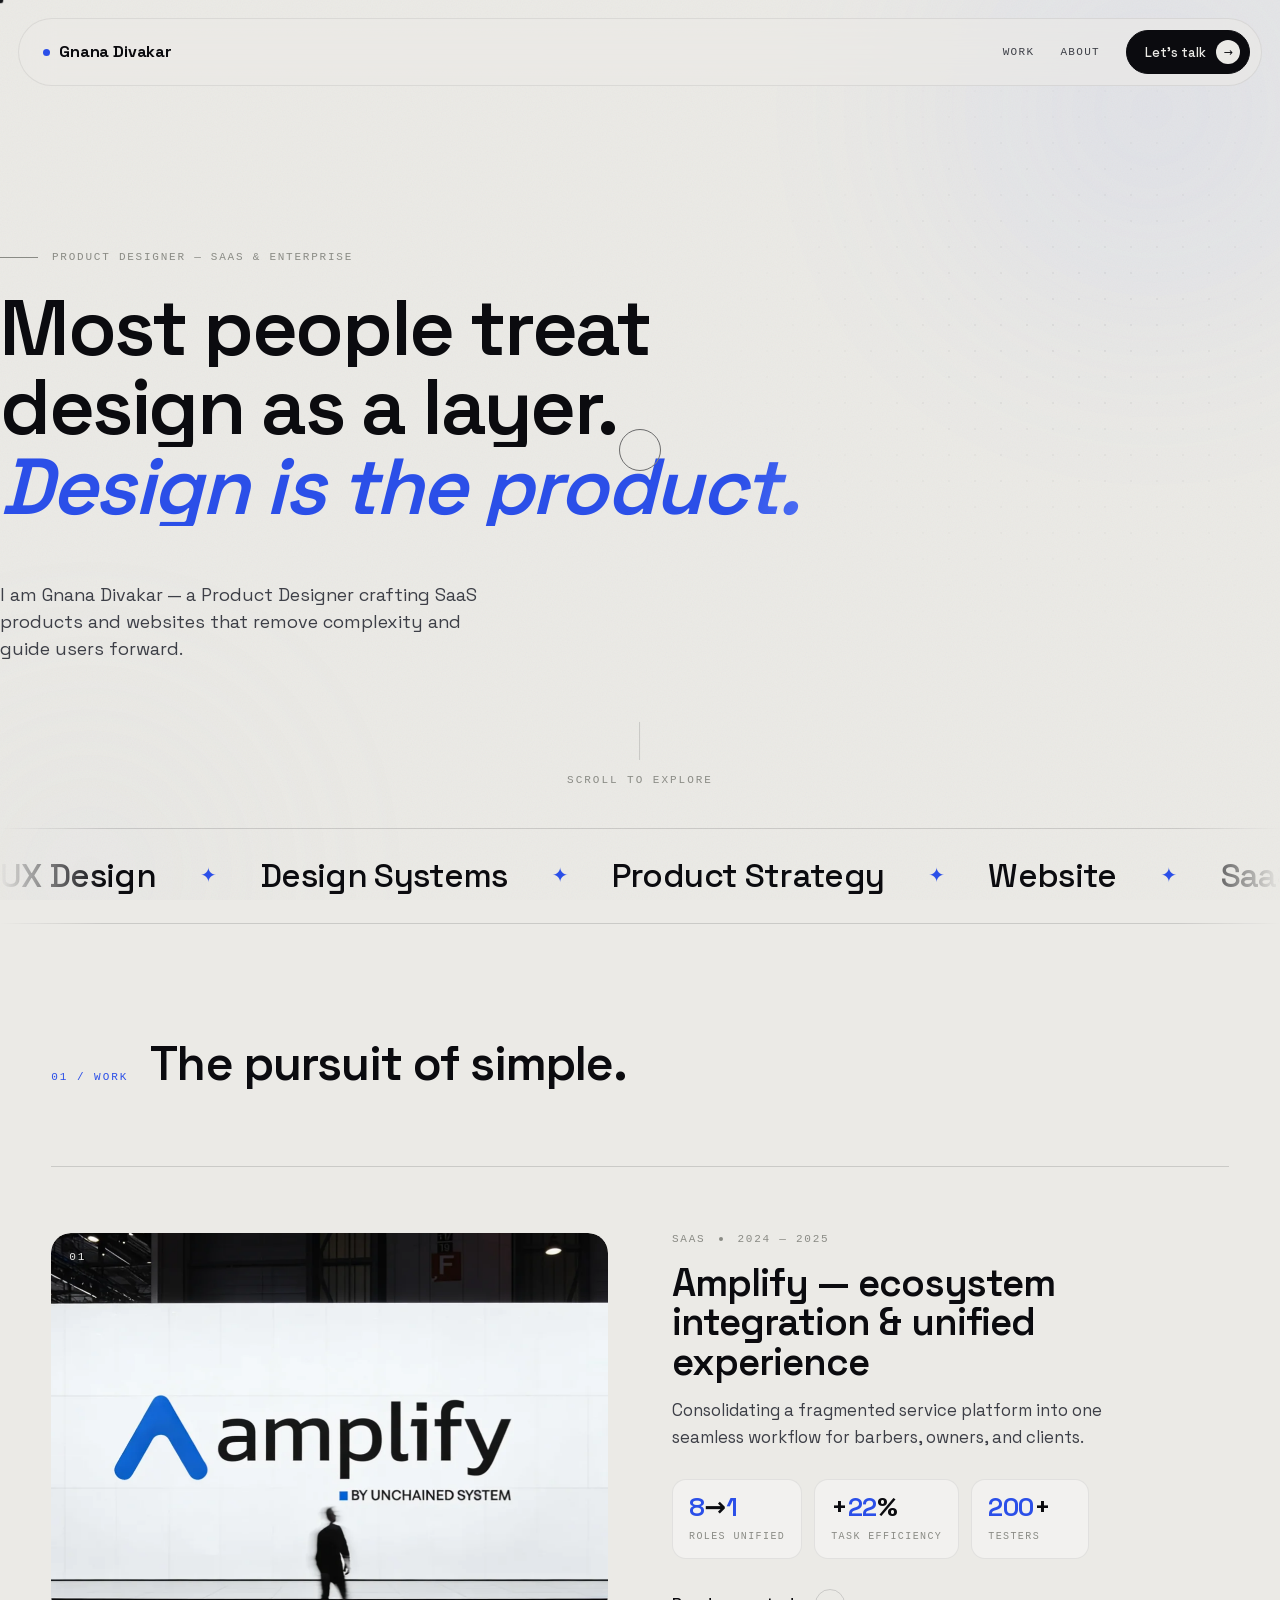
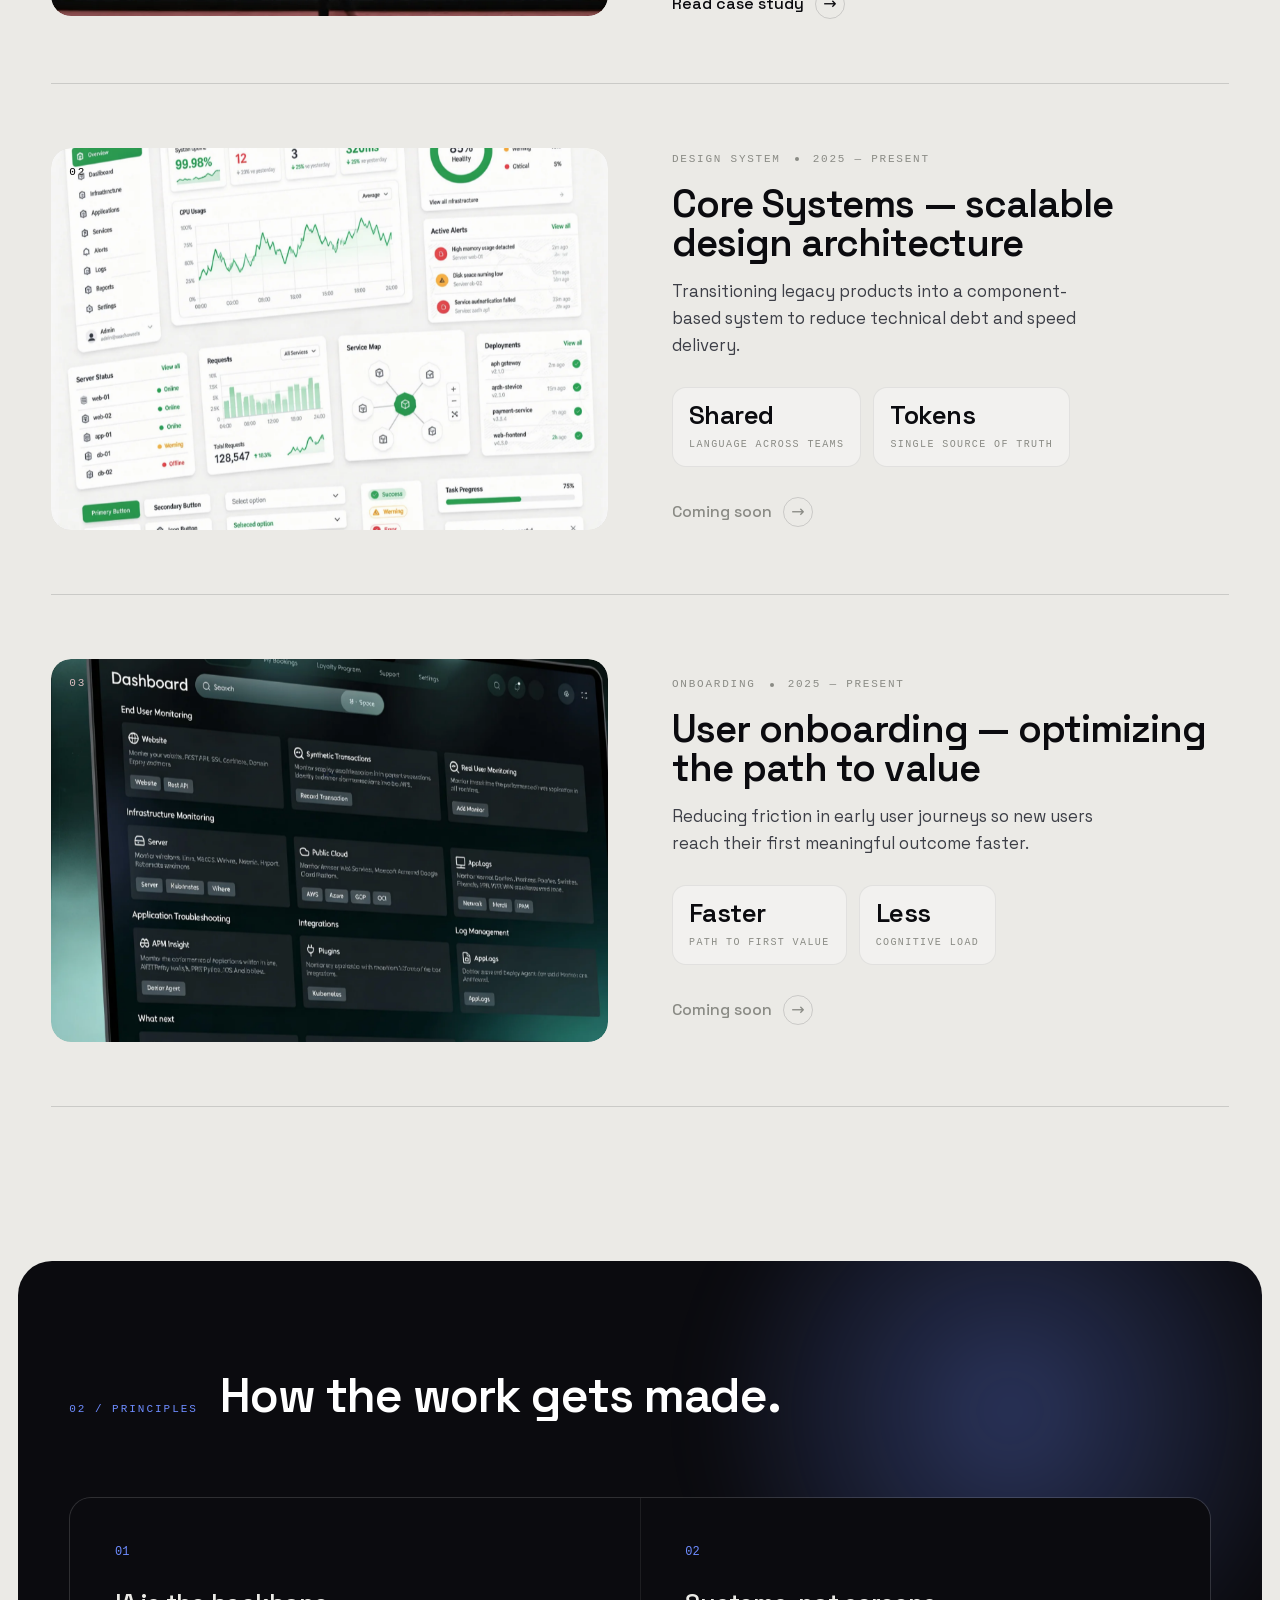
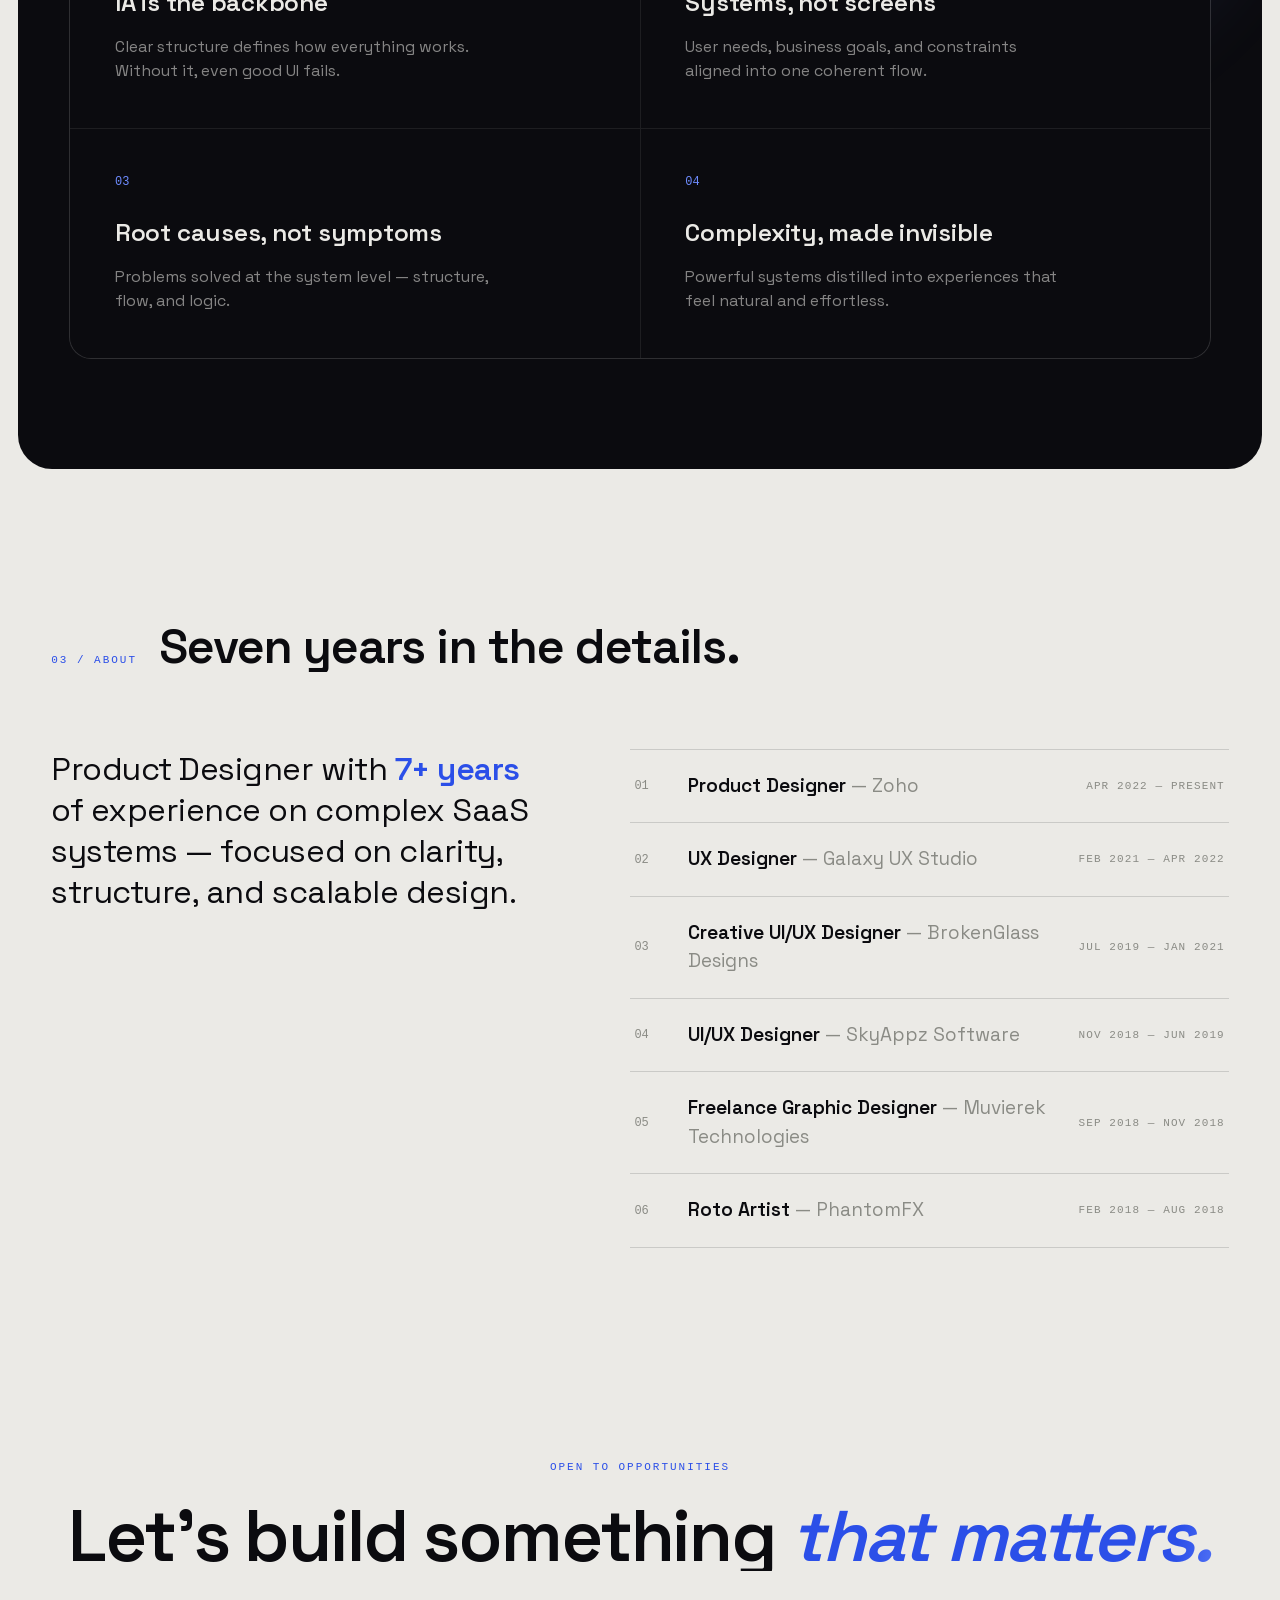
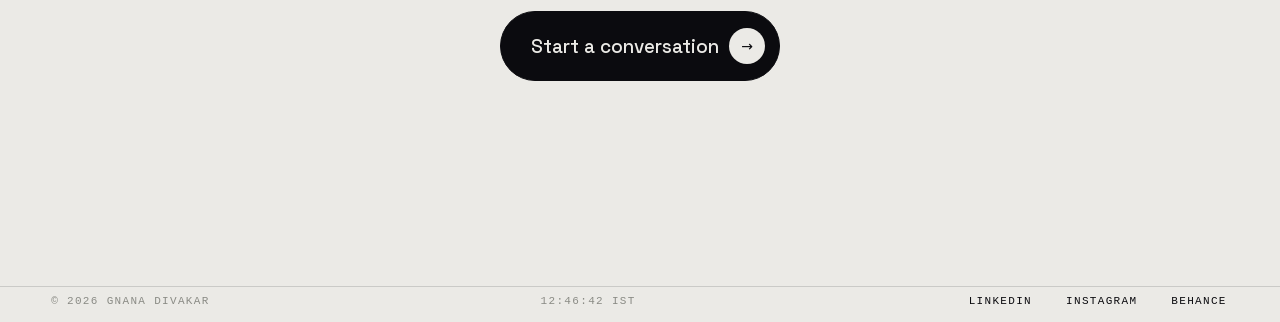
==== index.html @ 0c9fe9c6 "Website File uploaded" ====
<!DOCTYPE html>
<html lang="en">
<head>
<meta charset="UTF-8" />
<meta name="viewport" content="width=device-width, initial-scale=1.0" />
<title>Gnana Divakar — Product Designer</title>
<meta name="description" content="Gnana Divakar — designing SaaS products and websites that remove complexity and guide users forward." />
<link rel="stylesheet" href="assets/theme.css" />
</head>
<body>
<div class="grain"></div>
<div class="aurora"><div class="blob a"></div><div class="blob b"></div></div>
<div class="progress"></div>
<div class="cursor"></div>
<div class="cursor-ring"><span class="label">View</span></div>

<header class="site-header">
  <div class="nav-inner">
    <a href="index.html" class="logo" data-cursor><span class="pulse"></span>Gnana Divakar</a>
    <div class="nav-links">
      <a href="work.html" class="navlink" data-cursor>Work</a>
      <a href="about.html" class="navlink" data-cursor>About</a>
      <a href="contact.html" class="btn btn-primary btn-sm" data-cursor data-magnetic><span>Let's talk</span><span class="dot">→</span></a>
    </div>
  </div>
</header>

<!-- HERO -->
<header class="hero wrap" id="top">
  <div class="eyebrow mono"><span class="rule"></span>Product Designer — SaaS &amp; Enterprise</div>
  <h1>
    <span class="line-mask"><span>Most people treat</span></span>
    <span class="line-mask"><span>design as a layer.</span></span>
    <span class="line-mask"><span><span class="accent">Design is the product.</span></span></span>
  </h1>
  <div class="hero-foot">
    <p class="hero-lede reveal">I am Gnana Divakar — a Product Designer crafting SaaS products and websites that remove complexity and guide users forward.</p>
    <a href="#work" class="scroll-cue mono" data-cursor>Scroll to explore <span class="l"></span></a>
  </div>
</header>

<!-- MARQUEE -->
<div class="marquee" aria-hidden="true">
  <div class="track">
    <span class="item">UX Design</span><span class="item">Design Systems</span><span class="item">Product Strategy</span><span class="item">Website</span><span class="item">SaaS &amp; Enterprise</span><span class="item">Business Outcomes</span>
    <span class="item">UX Design</span><span class="item">Design Systems</span><span class="item">Product Strategy</span><span class="item">Website</span><span class="item">SaaS &amp; Enterprise</span><span class="item">Business Outcomes</span>
  </div>
</div>

<!-- WORK -->
<section id="work" class="wrap">
  <div class="sec-head">
    <span class="mono num">01 / Work</span>
    <h2 class="line-mask"><span>The pursuit of simple.</span></h2>
  </div>

  <article class="case">
    <div class="case-media" data-cursor="view"><span class="case-idx mono">01</span>
      <div class="frame"><img data-parallax src="assets/img/case-amplify.webp" alt="Amplify unified dashboard mockup"></div>
    </div>
    <div class="case-body reveal">
      <div class="meta">SaaS<span class="dot"></span>2024 — 2025</div>
      <h3>Amplify — ecosystem integration &amp; unified experience</h3>
      <p>Consolidating a fragmented service platform into one seamless workflow for barbers, owners, and clients.</p>
      <div class="metrics">
        <div class="metric"><div class="v"><em data-count="8">0</em>→<em data-count="1">0</em></div><div class="k">roles unified</div></div>
        <div class="metric"><div class="v">+<em data-count="22">0</em>%</div><div class="k">task efficiency</div></div>
        <div class="metric"><div class="v"><em data-count="200">0</em>+</div><div class="k">testers</div></div>
      </div>
      <a href="work-amplify.html" class="case-link" data-cursor data-magnetic>Read case study <span class="arw">→</span></a>
    </div>
  </article>

  <article class="case">
    <div class="case-media" data-cursor="view"><span class="case-idx mono">02</span>
      <div class="frame"><img data-parallax src="assets/img/case-systems.webp" alt="Design system component library mockup"></div>
    </div>
    <div class="case-body reveal">
      <div class="meta">Design System<span class="dot"></span>2025 — Present</div>
      <h3>Core Systems — scalable design architecture</h3>
      <p>Transitioning legacy products into a component-based system to reduce technical debt and speed delivery.</p>
      <div class="metrics">
        <div class="metric"><div class="v">Shared</div><div class="k">language across teams</div></div>
        <div class="metric"><div class="v">Tokens</div><div class="k">single source of truth</div></div>
      </div>
      <span class="case-link soon" data-cursor>Coming soon <span class="arw">→</span></span>
    </div>
  </article>

  <article class="case">
    <div class="case-media" data-cursor="view"><span class="case-idx mono">03</span>
      <div class="frame"><img data-parallax src="assets/img/case-onboarding.webp" alt="Mobile onboarding flow mockup"></div>
    </div>
    <div class="case-body reveal">
      <div class="meta">Onboarding<span class="dot"></span>2025 — Present</div>
      <h3>User onboarding — optimizing the path to value</h3>
      <p>Reducing friction in early user journeys so new users reach their first meaningful outcome faster.</p>
      <div class="metrics">
        <div class="metric"><div class="v">Faster</div><div class="k">path to first value</div></div>
        <div class="metric"><div class="v">Less</div><div class="k">cognitive load</div></div>
      </div>
      <span class="case-link soon" data-cursor>Coming soon <span class="arw">→</span></span>
    </div>
  </article>
</section>

<!-- PRINCIPLES (dark panel) -->
<section>
  <div class="dark"><div class="wrap" style="padding-top:clamp(70px,9vw,110px);padding-bottom:clamp(70px,9vw,110px)">
    <div class="sec-head">
      <span class="mono num">02 / Principles</span>
      <h2 class="line-mask"><span>How the work gets made.</span></h2>
    </div>
    <div class="principles reveal">
      <div class="principle"><div class="p-num">01</div><h4>IA is the backbone</h4><p>Clear structure defines how everything works. Without it, even good UI fails.</p></div>
      <div class="principle"><div class="p-num">02</div><h4>Systems, not screens</h4><p>User needs, business goals, and constraints aligned into one coherent flow.</p></div>
      <div class="principle"><div class="p-num">03</div><h4>Root causes, not symptoms</h4><p>Problems solved at the system level — structure, flow, and logic.</p></div>
      <div class="principle"><div class="p-num">04</div><h4>Complexity, made invisible</h4><p>Powerful systems distilled into experiences that feel natural and effortless.</p></div>
    </div>
  </div></div>
</section>

<!-- ABOUT -->
<section id="about" class="wrap">
  <div class="sec-head">
    <span class="mono num">03 / About</span>
    <h2 class="line-mask"><span>Seven years in the details.</span></h2>
  </div>
  <div class="about-grid">
    <p class="about-intro reveal">Product Designer with <b>7+ years</b> of experience on complex SaaS systems — focused on clarity, structure, and scalable design.</p>
    <div class="reveal">
      <div class="exp-row"><span class="r-num">01</span><span class="r-role">Product Designer <span>— Zoho</span></span><span class="r-date">Apr 2022 — Present</span></div>
      <div class="exp-row"><span class="r-num">02</span><span class="r-role">UX Designer <span>— Galaxy UX Studio</span></span><span class="r-date">Feb 2021 — Apr 2022</span></div>
      <div class="exp-row"><span class="r-num">03</span><span class="r-role">Creative UI/UX Designer <span>— BrokenGlass Designs</span></span><span class="r-date">Jul 2019 — Jan 2021</span></div>
      <div class="exp-row"><span class="r-num">04</span><span class="r-role">UI/UX Designer <span>— SkyAppz Software</span></span><span class="r-date">Nov 2018 — Jun 2019</span></div>
      <div class="exp-row"><span class="r-num">05</span><span class="r-role">Freelance Graphic Designer <span>— Muvierek Technologies</span></span><span class="r-date">Sep 2018 — Nov 2018</span></div>
      <div class="exp-row"><span class="r-num">06</span><span class="r-role">Roto Artist <span>— PhantomFX</span></span><span class="r-date">Feb 2018 — Aug 2018</span></div>
    </div>
  </div>
</section>

<!-- CONTACT -->
<section id="contact" class="contact wrap">
  <span class="mono reveal">Open to opportunities</span>
  <h2 class="line-mask"><span>Let's build something <em>that matters.</em></span></h2>
  <a href="contact.html" class="btn btn-primary btn-lg reveal" data-cursor data-magnetic><span>Start a conversation</span><span class="dot">→</span></a>
</section>

<footer class="wrap">
  <div class="foot-grid">
    <span>© 2026 Gnana Divakar</span>
    <span data-clock>— local time</span>
    <div class="socials">
      <a href="https://www.linkedin.com/in/gnanadivakar" target="_blank" rel="noopener" data-cursor>LinkedIn</a>
      <a href="https://www.instagram.com/gd.gnanadivakar" target="_blank" rel="noopener" data-cursor>Instagram</a>
      <a href="https://www.behance.net/gnanadivakar" target="_blank" rel="noopener" data-cursor>Behance</a>
    </div>
  </div>
</footer>

<script src="assets/lenis.min.js"></script>

<script src="assets/theme.js"></script>
</body>
</html>
---- assets/theme.css ----
/* ============================================================
   Gnana Divakar — Portfolio · shared theme (awwwards editorial)
   Ported from gnana-portfolio-awwwards.html, extended for a
   multi-page site + case-study components.
   ============================================================ */
@import url("fonts/fonts.css");

:root{
  --paper:#EBEAE6;
  --paper-2:#E2E1DC;
  --ink:#0B0B0F;
  --ink-soft:#3D3F47;
  --ink-mute:#8A8B85;
  --accent:#2B4FE8;
  --accent-2:#6E8CFF;
  --line:rgba(11,11,15,.14);
  --line-2:rgba(11,11,15,.26);
  --line-soft:rgba(11,11,15,.07);
  /* case-study aliases */
  --metric:var(--accent);
  --metric-bg:rgba(255,255,255,.4);
  --metric-border:rgba(11,11,15,.16);
  --rule-color:rgba(11,11,15,.14);
  --r:20px;
  --maxw:1320px;
  --pad:clamp(22px,4vw,56px);
  --ease:cubic-bezier(.16,1,.3,1);
  --display:"Space Grotesk",system-ui,sans-serif;
  --mono:"JetBrains Mono",ui-monospace,monospace;
}
*{margin:0;padding:0;box-sizing:border-box}
html{scroll-behavior:smooth}
/* Lenis smooth scroll */
html.lenis,html.lenis body{height:auto}
.lenis.lenis-smooth{scroll-behavior:auto!important}
.lenis.lenis-smooth [data-lenis-prevent]{overscroll-behavior:contain}
.lenis.lenis-stopped{overflow:hidden}
body{
  font-family:var(--display);
  background:var(--paper);color:var(--ink);line-height:1.5;
  -webkit-font-smoothing:antialiased;overflow-x:hidden;cursor:none;
}
@media (pointer:coarse){body{cursor:auto}}
a{color:inherit;text-decoration:none}
img{display:block;max-width:100%}
em{font-style:normal}
.italic-bold{font-style:italic;color:var(--accent)}
.text-accent{color:var(--accent)}
.mono{font-family:var(--mono);text-transform:uppercase;letter-spacing:.18em;font-size:11px;font-weight:500}
.wrap{max-width:var(--maxw);margin:0 auto;padding:0 var(--pad)}
.prose{font-size:clamp(16px,1.15vw,19px);line-height:1.7;color:var(--ink-soft)}
.prose--muted{color:var(--ink-mute)}

/* ---------- ambient: grain + aurora ---------- */
.grain{position:fixed;inset:0;z-index:1;pointer-events:none;opacity:.05;mix-blend-mode:multiply;
  background-image:url("data:image/svg+xml,%3Csvg xmlns='http://www.w3.org/2000/svg' width='140' height='140'%3E%3Cfilter id='n'%3E%3CfeTurbulence type='fractalNoise' baseFrequency='.8' numOctaves='2'/%3E%3C/filter%3E%3Crect width='100%25' height='100%25' filter='url(%23n)'/%3E%3C/svg%3E")}
.aurora{position:fixed;inset:0;z-index:0;pointer-events:none;overflow:hidden}
.blob{position:absolute;border-radius:50%;filter:blur(120px);opacity:.16;will-change:transform}
.blob.a{width:48vw;height:48vw;top:-22%;right:-14%;background:radial-gradient(circle,var(--accent-2),transparent 62%);opacity:.16;animation:float1 26s var(--ease) infinite alternate}
.blob.b{width:38vw;height:38vw;bottom:-24%;left:-12%;background:radial-gradient(circle,#c4ccdb,transparent 62%);opacity:.12;animation:float2 30s var(--ease) infinite alternate}
@keyframes float1{to{transform:translate3d(-8%,8%,0) scale(1.15)}}
@keyframes float2{to{transform:translate3d(10%,-6%,0) scale(1.1)}}

/* ---------- cursor ---------- */
.cursor,.cursor-ring{position:fixed;top:0;left:0;z-index:9999;pointer-events:none;border-radius:50%;mix-blend-mode:difference}
.cursor{width:7px;height:7px;background:#fff;transform:translate(-50%,-50%)}
.cursor-ring{width:42px;height:42px;border:1px solid rgba(255,255,255,.6);transform:translate(-50%,-50%);transition:width .3s var(--ease),height .3s var(--ease),background .3s,border-color .3s}
.cursor-ring.hover{width:70px;height:70px;background:rgba(255,255,255,.1);border-color:transparent}
.cursor-ring .label{position:absolute;inset:0;display:grid;place-items:center;font-family:var(--mono);font-size:9px;letter-spacing:.1em;color:#fff;opacity:0;text-transform:uppercase;transition:opacity .3s}
.cursor-ring.view .label{opacity:1}
@media (pointer:coarse){.cursor,.cursor-ring{display:none}}

/* ---------- scroll progress ---------- */
.progress{position:fixed;top:0;left:0;height:2px;width:100%;transform:scaleX(0);transform-origin:0;background:var(--accent);z-index:60}

/* ---------- smooth page transitions ---------- */
body{animation:pageIn .55s var(--ease)}
@keyframes pageIn{from{opacity:0}to{opacity:1}}
body.leaving{opacity:0;animation:none;transition:opacity .3s var(--ease)}

/* ---------- nav (floating pill) ---------- */
.site-header{position:fixed;top:0;left:0;right:0;z-index:55;display:flex;justify-content:center;transition:transform .5s var(--ease)}
.site-header.hide{transform:translateY(-140%)}
.nav-inner{margin-top:18px;width:calc(100% - 36px);max-width:var(--maxw);display:flex;align-items:center;justify-content:space-between;
  background:rgba(235,234,230,.6);backdrop-filter:blur(16px);-webkit-backdrop-filter:blur(16px);border:1px solid var(--line-soft);border-radius:999px;padding:11px 11px 11px 24px}
.logo{font-family:var(--display);font-weight:700;font-size:16px;letter-spacing:-.01em;display:flex;align-items:center;gap:9px}
.logo .pulse{width:7px;height:7px;border-radius:50%;background:var(--accent);animation:pulse 2.4s infinite}
@keyframes pulse{0%{box-shadow:0 0 0 0 rgba(43,79,232,.5)}70%{box-shadow:0 0 0 9px rgba(43,79,232,0)}100%{box-shadow:0 0 0 0 rgba(43,79,232,0)}}
.nav-links{display:flex;align-items:center;gap:26px}
.nav-links .navlink{font-family:var(--mono);text-transform:uppercase;letter-spacing:.12em;font-size:11px;font-weight:500;color:var(--ink-soft);position:relative}
.nav-links .navlink::after{content:"";position:absolute;left:0;bottom:-4px;width:0;height:1px;background:var(--ink);transition:width .35s var(--ease)}
.nav-links .navlink:hover::after,.nav-links .navlink.active::after{width:100%}
.nav-links .navlink.active{color:var(--ink)}
@media (max-width:720px){.nav-links .navlink{display:none}}

/* ============================================================
   BUTTONS — one primary + one secondary, used everywhere
   ============================================================ */
.btn{display:inline-flex;align-items:center;gap:10px;font-family:var(--display);font-weight:500;font-size:15px;line-height:1;
  border-radius:999px;padding:13px 11px 13px 22px;border:1px solid transparent;position:relative;overflow:hidden;white-space:nowrap;cursor:pointer;
  transition:color .4s var(--ease),background .4s var(--ease),border-color .4s var(--ease),transform .3s var(--ease);will-change:transform}
.btn span:not(.dot){position:relative;z-index:1}
.btn .dot{position:relative;z-index:1;width:28px;height:28px;border-radius:50%;display:grid;place-items:center;font-size:12px;flex:0 0 auto;transition:transform .4s var(--ease),background .4s,color .4s}
/* arrow rotates to point diagonally up-right on hover */
.btn:hover .dot{transform:rotate(-45deg)}
/* PRIMARY — dark, solid accent blue fades in on hover (subtle, no wipe) */
.btn-primary{background:var(--ink);color:var(--paper);border-color:var(--ink)}
.btn-primary .dot{background:var(--paper);color:var(--ink)}
.btn-primary::before{content:"";position:absolute;inset:0;background:var(--accent);opacity:0;transition:opacity .4s var(--ease);z-index:0}
.btn-primary:hover{color:#fff;border-color:var(--accent)}
.btn-primary:hover::before{opacity:1}
.btn-primary:hover .dot{background:#fff;color:var(--accent)}
/* SECONDARY — outline, inverts to dark on hover */
.btn-secondary{background:transparent;color:var(--ink);border-color:var(--line-2)}
.btn-secondary .dot{background:var(--ink);color:var(--paper)}
.btn-secondary:hover{background:var(--ink);color:var(--paper);border-color:var(--ink)}
.btn-secondary:hover .dot{background:var(--paper);color:var(--ink)}
/* compact for nav / inline rows */
.btn-sm{font-size:13px;padding:9px 9px 9px 18px}
.btn-sm .dot{width:24px;height:24px;font-size:11px}
/* large, for primary section CTAs */
.btn-lg{font-size:clamp(16px,1.5vw,19px);padding:16px 14px 16px 30px}
.btn-lg .dot{width:36px;height:36px;font-size:14px}

/* ---------- reveal primitives ---------- */
.reveal{opacity:0;transform:translateY(28px);transition:opacity .9s var(--ease),transform .9s var(--ease)}
.reveal.in{opacity:1;transform:none}
.line-mask{overflow:hidden;display:block}
.line-mask > *{display:block;transform:translateY(105%);transition:transform 1s var(--ease)}
.line-mask.in > *{transform:none}

/* ============================================================
   HERO
   ============================================================ */
header.hero{position:relative;z-index:2;min-height:92svh;display:flex;flex-direction:column;justify-content:center;padding:calc(var(--nav-h,64px) + clamp(48px,7vw,84px)) 0 clamp(40px,6vw,64px)}
/* subtle animated header motif — drifting structure grid, masked to the open side */
header.hero::before,.cs-hero::before{content:"";position:absolute;inset:0;z-index:-1;pointer-events:none;
  background-image:radial-gradient(circle,rgba(11,11,15,.10) 1px,transparent 1.5px);background-size:26px 26px;
  -webkit-mask-image:radial-gradient(ellipse 46% 60% at 84% 40%,#000,transparent 68%);mask-image:radial-gradient(ellipse 46% 60% at 84% 40%,#000,transparent 68%);
  opacity:.55;animation:motif-drift 26s linear infinite}
@keyframes motif-drift{to{background-position:26px 26px}}
.hero .eyebrow{color:var(--ink-mute);margin-bottom:22px;display:flex;gap:14px;align-items:center}
.hero .eyebrow .rule{flex:0 0 38px;height:1px;background:var(--ink-mute)}
.hero h1{font-family:var(--display);font-size:clamp(2.4rem,6.2vw,5.4rem);line-height:1;letter-spacing:-.03em;font-weight:600}
/* subtle copy-driven animation: staggered line reveal + living sheen on the accent */
.hero h1 .line-mask:nth-child(2)>*{transition-delay:.1s}
.hero h1 .line-mask:nth-child(3)>*{transition-delay:.2s}
.hero h1 .accent{font-style:italic;color:var(--accent);
  background:linear-gradient(100deg,var(--accent) 42%,var(--accent-2) 50%,var(--accent) 58%);
  background-size:220% 100%;-webkit-background-clip:text;background-clip:text;-webkit-text-fill-color:transparent;
  animation:sheen 7s ease-in-out infinite}
@keyframes sheen{0%,100%{background-position:140% 0}50%{background-position:-40% 0}}
.hero-foot{display:flex;justify-content:flex-start;align-items:flex-end;gap:40px;margin-top:clamp(34px,5vw,56px);flex-wrap:wrap}
/* scroll cue centered at the bottom of the hero */
.hero .scroll-cue{position:absolute;left:50%;bottom:clamp(22px,4vw,40px);transform:translateX(-50%);justify-content:center}
@media (max-width:820px){.hero .scroll-cue{position:static;transform:none;margin-top:26px}}
.hero-lede{max-width:44ch;font-size:clamp(16px,1.4vw,20px);color:var(--ink-soft)}
.avail{display:inline-flex;align-items:center;gap:9px;border:1px solid var(--line);border-radius:999px;padding:8px 15px;margin-bottom:22px}
.avail .d{width:7px;height:7px;border-radius:50%;background:#22c55e;animation:pulse2 2s infinite}
@keyframes pulse2{0%{box-shadow:0 0 0 0 rgba(34,197,94,.5)}70%{box-shadow:0 0 0 7px rgba(34,197,94,0)}100%{box-shadow:0 0 0 0 rgba(34,197,94,0)}}
.hero-actions{margin-top:clamp(32px,4vw,44px);display:flex;flex-wrap:wrap;gap:16px}
.scroll-cue{display:flex;flex-direction:column-reverse;align-items:center;gap:12px;color:var(--ink-mute)}
.scroll-cue .l{width:1px;height:38px;background:var(--line);position:relative;overflow:hidden}
.scroll-cue .l::after{content:"";position:absolute;inset:0;background:var(--accent);transform:translateY(-100%);animation:sweep 2.4s var(--ease) infinite}
@keyframes sweep{0%{transform:translateY(-100%)}55%,100%{transform:translateY(100%)}}

/* sub-page hero (work / about / contact) */
.hero--sub{min-height:auto;padding:calc(var(--nav-h,64px) + clamp(40px,6vw,72px)) 0 clamp(48px,7vw,80px);border-bottom:1px solid var(--line)}
.hero--sub .hero-top{display:grid;grid-template-columns:1.5fr 1fr;gap:clamp(28px,5vw,64px);align-items:end}
.hero--sub h1{font-size:clamp(2.2rem,5.2vw,4.4rem);line-height:1.02}
.hero--sub .hero-lede{margin-bottom:8px;transition-delay:.18s}
/* staggered reveal on sub-page heads */
.hero--sub .about-bio,.hero--sub .portrait{transition-delay:.12s}
@media (max-width:820px){.hero--sub .hero-top{grid-template-columns:1fr;align-items:start}}

/* ---------- marquee ---------- */
.marquee{position:relative;z-index:2;border-top:1px solid var(--line);border-bottom:1px solid var(--line);padding:22px 0;overflow:hidden;white-space:nowrap;-webkit-mask-image:linear-gradient(90deg,transparent,#000 8%,#000 92%,transparent);mask-image:linear-gradient(90deg,transparent,#000 8%,#000 92%,transparent)}
.marquee .track{display:flex;width:max-content;align-items:center;animation:scrollx 42s linear infinite;will-change:transform}
.marquee:hover .track{animation-play-state:paused}
.marquee .item{font-size:clamp(20px,2.6vw,34px);font-weight:500;letter-spacing:-.02em;display:inline-flex;align-items:center;gap:44px;padding-right:44px;flex:0 0 auto;white-space:nowrap}
.marquee .item::after{content:"✦";color:var(--accent);font-size:.6em}
@keyframes scrollx{from{transform:translateX(0)}to{transform:translateX(-50%)}}

/* ---------- section shell ---------- */
section{position:relative;z-index:2;padding:clamp(90px,12vw,170px) 0}
.sec-head{display:flex;align-items:baseline;gap:22px;margin-bottom:clamp(48px,6vw,80px)}
.sec-head .num{color:var(--accent);flex:0 0 auto}
.sec-head h2{font-family:var(--display);font-size:clamp(27px,3.8vw,48px);letter-spacing:-.02em;line-height:1.04;font-weight:600;max-width:22ch}

/* ============================================================
   WORK — alternating parallax case layout
   ============================================================ */
#work{padding-top:clamp(70px,9vw,120px)}
.case{display:grid;grid-template-columns:1fr 1fr;gap:clamp(32px,5vw,72px);align-items:center;padding:clamp(40px,5vw,64px) 0;border-top:1px solid var(--line)}
.case:last-child{border-bottom:1px solid var(--line)}
/* consistent layout: image left, content right on every case */
.case-media{position:relative;border-radius:var(--r);overflow:hidden;aspect-ratio:16/11;background:var(--paper-2)}
.case-media .frame{position:absolute;inset:0;overflow:hidden;border-radius:var(--r)}
.case-media img{width:100%;height:120%;object-fit:cover;will-change:transform;transition:transform 1.1s var(--ease);clip-path:inset(0 0 100% 0)}
.case-media.in img{clip-path:inset(0 0 0 0)}
.case:hover .case-media img{transform:scale(1.05) translateY(-2%)}
.case-idx{position:absolute;top:16px;left:18px;color:#fff;mix-blend-mode:difference;z-index:2}
.case-body .meta{color:var(--ink-mute);margin-bottom:16px;display:flex;gap:14px;align-items:center;font-family:var(--mono);text-transform:uppercase;letter-spacing:.16em;font-size:11px}
.case-body .meta .dot{width:4px;height:4px;border-radius:50%;background:var(--ink-mute)}
.case-body h3{font-family:var(--display);font-size:clamp(24px,3vw,40px);letter-spacing:-.025em;line-height:1.02;margin-bottom:16px;font-weight:600}
.case-body p{color:var(--ink-soft);max-width:44ch;margin-bottom:28px;font-size:1.05rem;line-height:1.6}
.metrics{display:flex;gap:12px;flex-wrap:wrap;margin-bottom:30px}
.metric{background:rgba(255,255,255,.35);border:1px solid var(--line-soft);border-radius:14px;padding:14px 16px;min-width:118px;backdrop-filter:blur(6px)}
.metric .v{font-size:26px;font-weight:600;letter-spacing:-.02em;line-height:1}
.metric .v em{font-style:normal;color:var(--accent)}
.metric .k{color:var(--ink-mute);font-size:10px;text-transform:uppercase;letter-spacing:.14em;font-family:var(--mono);margin-top:9px}
.case-link{display:inline-flex;align-items:center;gap:11px;font-weight:500;position:relative;width:fit-content}
.case-link.soon{color:var(--ink-mute);pointer-events:none}
.case-link .arw{display:inline-grid;place-items:center;width:30px;height:30px;border:1px solid var(--line);border-radius:50%;transition:transform .4s var(--ease),background .4s,color .4s,border-color .4s}
.case-link:not(.soon):hover .arw{transform:rotate(-45deg);background:var(--ink);color:var(--paper);border-color:var(--ink)}
@media (max-width:880px){.case{grid-template-columns:1fr;gap:24px;padding:34px 0}}

/* ============================================================
   DARK principles panel
   ============================================================ */
.dark{background:var(--ink);color:var(--paper);border-radius:34px;margin:0 clamp(8px,1.5vw,18px);overflow:hidden;position:relative}
.dark::before{content:"";position:absolute;top:-25%;right:-8%;width:55vw;height:55vw;background:radial-gradient(circle,rgba(110,140,255,.32),transparent 62%);filter:blur(30px)}
.dark .wrap{position:relative}
.dark .sec-head h2{color:#fff}
.dark .sec-head .num{color:var(--accent-2)}
.principles{display:grid;grid-template-columns:repeat(2,1fr);gap:1px;background:rgba(255,255,255,.08);border:1px solid rgba(255,255,255,.08);border-radius:22px;overflow:hidden}
.principle{background:var(--ink);padding:clamp(28px,3.5vw,46px);transition:background .5s var(--ease)}
.principle:hover{background:#14151d}
.principle .p-num{font-family:var(--mono);color:var(--accent-2);font-size:12px;margin-bottom:24px}
.principle h4{font-size:clamp(19px,1.9vw,25px);font-weight:600;letter-spacing:-.01em;margin-bottom:13px}
.principle p{color:rgba(235,234,230,.55);max-width:38ch}
@media (max-width:880px){.principles{grid-template-columns:1fr}}

/* ============================================================
   ABOUT grid + experience ledger
   ============================================================ */
.about-grid{display:grid;grid-template-columns:.9fr 1.1fr;gap:clamp(40px,7vw,90px)}
.about-intro{font-size:clamp(21px,2.5vw,32px);line-height:1.28;letter-spacing:-.015em}
.about-intro b{color:var(--accent);font-weight:600}
.about-bio{display:flex;flex-direction:column;gap:20px;margin-top:26px}
.about-bio p{font-size:clamp(15px,1.1vw,17px);line-height:1.7;color:var(--ink-soft)}
.about-bio b{color:var(--ink);font-weight:600}
.exp-row{display:grid;grid-template-columns:34px 1fr auto;gap:20px;align-items:center;padding:22px 4px;border-top:1px solid var(--line);position:relative;transition:padding-left .4s var(--ease)}
.exp-row:last-child{border-bottom:1px solid var(--line)}
.exp-row::before{content:"";position:absolute;left:0;top:0;bottom:0;width:2px;background:var(--accent);transform:scaleY(0);transform-origin:bottom;transition:transform .4s var(--ease)}
.exp-row:hover{padding-left:20px}
.exp-row:hover::before{transform:scaleY(1)}
.exp-row .r-num{font-family:var(--mono);color:var(--ink-mute);font-size:12px}
.exp-row .r-role{font-size:clamp(16px,1.6vw,19px);font-weight:600}
.exp-row .r-role span{color:var(--ink-mute);font-weight:400}
.exp-row .r-date{font-family:var(--mono);font-size:11px;color:var(--ink-mute);text-transform:uppercase;letter-spacing:.1em;white-space:nowrap}
.exp-row a{display:contents;color:inherit}
.exp-row .arrow{margin-left:8px;color:var(--accent);opacity:0;transform:translateX(-6px);transition:opacity .35s,transform .35s;display:inline-block}
.exp-row:hover .arrow{opacity:1;transform:none}
@media (max-width:880px){.about-grid{grid-template-columns:1fr;gap:36px}}
@media (max-width:600px){.exp-row{grid-template-columns:26px 1fr}.exp-row .r-date{grid-column:2}}

/* portrait */
.portrait{border-radius:var(--r);overflow:hidden;aspect-ratio:4/5;background:var(--paper-2);border:1px solid var(--line)}
.portrait img{width:100%;height:100%;object-fit:cover}

/* ---------- stack / tools (filtered category selector) ---------- */
.stack3{display:grid;grid-template-columns:minmax(230px,360px) 1fr;gap:clamp(28px,5vw,72px);align-items:start}
.stack3-nav{display:flex;flex-direction:column;border-top:1px solid var(--line)}
.s3cat{display:grid;grid-template-columns:auto 1fr auto;align-items:center;gap:18px;width:100%;background:none;border:0;border-bottom:1px solid var(--line);text-align:left;cursor:pointer;padding:clamp(16px,2vw,22px) 0;position:relative;transition:padding-left .35s var(--ease)}
.s3cat .s3-ix{font-family:var(--mono);font-size:11px;letter-spacing:.14em;color:var(--ink-mute);transition:color .35s}
.s3-main{display:flex;flex-direction:column;gap:5px;min-width:0}
.s3-name{font-family:var(--display);font-weight:600;font-size:clamp(1.15rem,1.7vw,1.5rem);letter-spacing:-.02em;line-height:1.05;color:var(--ink-mute);transition:color .35s}
.s3-sub{font-size:12px;color:var(--ink-mute);opacity:.8}
.s3-count{font-family:var(--mono);font-size:11px;color:var(--ink-mute);width:27px;height:27px;border:1px solid var(--line);border-radius:50%;display:grid;place-items:center;flex:0 0 auto;transition:all .35s var(--ease)}
.s3cat::before{content:"";position:absolute;left:0;top:16px;bottom:16px;width:2px;background:var(--accent);transform:scaleY(0);transition:transform .35s var(--ease)}
.s3cat:hover .s3-name{color:var(--ink)}
.s3cat.active{padding-left:18px}
.s3cat.active::before{transform:scaleY(1)}
.s3cat.active .s3-ix{color:var(--accent)}
.s3cat.active .s3-name{color:var(--ink)}
.s3cat.active .s3-count{background:var(--accent);border-color:var(--accent);color:#fff}
.stack3-panel{position:relative;min-height:210px}
.s3-tools{display:none;grid-template-columns:repeat(2,1fr);gap:12px}
.s3-tools.show{display:grid;animation:s3in .5s var(--ease)}
@keyframes s3in{from{opacity:0;transform:translateY(10px)}to{opacity:1;transform:none}}
.s3tool{display:flex;align-items:center;gap:16px;border:1px solid var(--line);border-radius:16px;padding:16px 18px;background:var(--paper);transition:border-color .3s var(--ease),transform .3s var(--ease),box-shadow .3s var(--ease)}
.s3tool:hover{border-color:var(--ink);transform:translateY(-2px);box-shadow:0 12px 30px -18px rgba(11,11,15,.4)}
.s3tool .tile{width:46px;height:46px;border-radius:12px;display:grid;place-items:center;background:var(--b,#333);color:#fff;font-family:var(--display);font-weight:600;font-size:15px;letter-spacing:-.02em;flex:0 0 auto;box-shadow:inset 0 0 0 1px rgba(255,255,255,.14)}
.s3tool .tn{font-family:var(--display);font-weight:600;font-size:15px;letter-spacing:-.01em;display:block}
.s3tool .tr{font-family:var(--mono);font-size:10px;text-transform:uppercase;letter-spacing:.12em;color:var(--ink-mute);margin-top:5px;display:block}
@media (max-width:820px){.stack3{grid-template-columns:1fr;gap:24px}.s3-tools.show{grid-template-columns:1fr}}

/* ============================================================
   CONTACT (big centered)
   ============================================================ */
.contact{text-align:center;padding:clamp(120px,16vw,210px) 0}
.contact .mono{color:var(--accent);margin-bottom:26px;display:inline-block}
.contact h2{font-family:var(--display);font-size:clamp(2.2rem,5.6vw,4.8rem);letter-spacing:-.03em;line-height:.98;font-weight:600;margin-bottom:40px}
.contact h2 em{font-style:italic;color:var(--accent);
  background:linear-gradient(100deg,var(--accent) 42%,var(--accent-2) 50%,var(--accent) 58%);
  background-size:220% 100%;-webkit-background-clip:text;background-clip:text;-webkit-text-fill-color:transparent;
  animation:sheen 7s ease-in-out infinite}
.contact .big-btn{display:inline-flex;align-items:center;gap:16px;font-family:var(--display);font-size:clamp(18px,2vw,26px);font-weight:500;border:1px solid var(--ink);border-radius:999px;padding:18px 18px 18px 34px;transition:background .5s var(--ease),color .5s;will-change:transform}
.contact .big-btn:hover{background:var(--ink);color:var(--paper)}
.contact .big-btn .dot{width:44px;height:44px;border-radius:50%;background:var(--ink);color:var(--paper);display:grid;place-items:center;transition:transform .5s var(--ease)}
.contact .big-btn:hover .dot{background:var(--paper);color:var(--ink);transform:rotate(45deg)}

/* contact channels ledger */
.channels{border-top:1px solid var(--line);max-width:920px;margin:0 auto}
.channel{display:grid;grid-template-columns:34px 1fr auto;gap:20px;align-items:center;padding:26px 4px;border-bottom:1px solid var(--line);text-align:left;position:relative;transition:padding-left .4s var(--ease)}
.channel::before{content:"";position:absolute;left:0;top:0;bottom:0;width:2px;background:var(--accent);transform:scaleY(0);transform-origin:bottom;transition:transform .4s var(--ease)}
.channel:hover{padding-left:18px}
.channel:hover::before{transform:scaleY(1)}
.channel .c-num{font-family:var(--mono);font-size:12px;color:var(--ink-mute)}
.channel .c-label{font-family:var(--mono);text-transform:uppercase;letter-spacing:.14em;font-size:11px;color:var(--ink-mute)}
.channel .c-val{font-size:clamp(18px,2vw,26px);font-weight:600;letter-spacing:-.01em}
.channel:hover .c-val{color:var(--accent)}

/* ---------- footer ---------- */
footer{position:relative;z-index:2;padding:clamp(30px,4vw,48px) 0;border-top:1px solid var(--line)}
.foot-grid{display:flex;justify-content:space-between;gap:14px 28px;flex-wrap:wrap;align-items:center;color:var(--ink-mute);font-family:var(--mono);font-size:11px;text-transform:uppercase;letter-spacing:.12em}
.foot-grid > span{padding:6px 0}
.foot-grid a{color:var(--ink)}
.foot-grid .socials{display:flex;align-items:center;gap:6px;margin:-8px -12px}
.foot-grid .socials a{display:inline-flex;align-items:center;padding:12px 14px;border-radius:999px;transition:background .3s var(--ease),color .3s var(--ease)}
.foot-grid .socials a:hover{background:rgba(11,11,15,.06);color:var(--accent)}

/* ============================================================
   CASE STUDY (Amplify) building blocks
   ============================================================ */
.cs-hero{padding:calc(130px + clamp(20px,3vw,40px)) 0 clamp(28px,4vw,44px);border-bottom:1px solid var(--line)}
.cs-hero h1{font-family:var(--display);font-weight:600;letter-spacing:-.025em;line-height:1.04;font-size:clamp(2.1rem,4.6vw,3.9rem);margin-top:18px}
.cs-tags{display:flex;flex-wrap:wrap;gap:8px;margin-top:22px}
.tag{font-family:var(--mono);text-transform:uppercase;letter-spacing:.14em;font-size:10px;color:var(--ink-soft);border:1px solid var(--line-2);border-radius:999px;padding:6px 12px;white-space:nowrap}
/* any tag/chip row wraps inside its container (used in case-study cards) */
.cc-tags{display:flex;flex-wrap:wrap;gap:8px;min-width:0}
.figure{position:relative;overflow:hidden;border:1px solid var(--line);border-radius:var(--r);background:var(--paper-2)}
.figure img{width:100%;height:100%;object-fit:cover;display:block;clip-path:inset(0 0 100% 0);transition:clip-path 1.1s var(--ease)}
.figure.in img{clip-path:inset(0 0 0 0)}
.cs-lead{font-size:clamp(17px,1.4vw,20px);line-height:1.75;color:var(--ink-soft);max-width:44rem;margin-top:26px}
.cs-role{margin-top:30px;border-left:3px solid var(--accent);padding:6px 0 6px 24px;max-width:44rem}
.cs-role .k{font-family:var(--mono);text-transform:uppercase;letter-spacing:.16em;font-size:11px;color:var(--accent);margin-bottom:8px}
.cardgrid{display:grid;gap:20px}
.cardgrid.c3{grid-template-columns:repeat(3,1fr)}
@media (max-width:820px){.cardgrid.c3{grid-template-columns:1fr}}
.cardgrid > *{min-width:0}
.card{border:1px solid var(--line);background:var(--paper);padding:clamp(24px,2.5vw,36px);min-width:0}
.card--alt{background:var(--paper-2)}
.card .card-k{font-family:var(--mono);text-transform:uppercase;letter-spacing:.16em;font-size:11px;color:var(--accent);margin-bottom:10px}
.card .card-n{font-family:var(--mono);font-size:11px;letter-spacing:.16em;color:var(--ink-mute);margin-bottom:10px}
.card h3{font-family:var(--display);font-weight:600;font-size:1.25rem;line-height:1.25}
.card p{margin-top:12px;color:var(--ink-soft);line-height:1.7}
.stacklist{border-top:1px solid var(--line)}
.stacklist .li{display:grid;grid-template-columns:34px 1fr;gap:18px;padding:22px 0;border-bottom:1px solid var(--line)}
.stacklist .li .n{font-family:var(--mono);font-size:12px;letter-spacing:.14em;color:var(--ink-mute)}
.stacklist .li h4{font-weight:600;font-size:1.05rem}
.stacklist .li p{margin-top:6px;color:var(--ink-soft);line-height:1.65}
.rowlist{border-top:1px solid var(--line)}
.rowlist .rl{display:grid;grid-template-columns:1fr 2.4fr;gap:24px;padding:36px 0;border-bottom:1px solid var(--line)}
.rowlist .rl .k{font-family:var(--mono);text-transform:uppercase;letter-spacing:.16em;font-size:11px;color:var(--ink-mute)}
.rowlist .rl h3{font-family:var(--display);font-weight:600;font-size:1.35rem}
.rowlist .rl p{margin-top:12px;color:var(--ink-soft);line-height:1.7}
.rowlist .rl .shot{margin-top:22px;border:1px solid var(--line);border-radius:12px;overflow:hidden}
@media (max-width:820px){.rowlist .rl{grid-template-columns:1fr;gap:12px}}
/* illustrated phase-flow timeline (Process section) */
.phaseflow{display:grid;grid-template-columns:repeat(3,1fr);gap:clamp(22px,3vw,44px);margin-top:44px}
.phase{position:relative;min-width:0;padding-top:6px}
.phase::before{content:attr(data-n);position:absolute;top:-22px;right:2px;font-family:var(--display);font-weight:700;line-height:1;font-size:clamp(3rem,4.5vw,4.6rem);color:rgba(43,79,232,.07);z-index:0;pointer-events:none}
.phase-top{display:flex;align-items:center;margin-bottom:22px;position:relative;z-index:1}
.phase-node{flex:0 0 auto;width:48px;height:48px;border-radius:50%;border:1.5px solid var(--accent);color:var(--accent);display:grid;place-items:center;font-family:var(--mono);font-size:13px;font-weight:500;background:var(--paper)}
.phase-conn{flex:1;height:2px;margin-left:12px;position:relative;background:repeating-linear-gradient(90deg,var(--accent) 0 5px,transparent 5px 11px);opacity:.55}
.phase-conn::after{content:"→";position:absolute;right:-4px;top:50%;transform:translateY(-50%);color:var(--accent);font-size:15px;line-height:1}
.phase:last-child .phase-conn{display:none}
.phase-title{font-family:var(--display);font-weight:600;font-size:clamp(1.25rem,1.7vw,1.5rem);line-height:1.2;margin-bottom:12px;position:relative;z-index:1}
.phase-desc{color:var(--ink-soft);line-height:1.7;position:relative;z-index:1}
.phase-tags{margin-top:18px;display:flex;flex-wrap:wrap;gap:8px;position:relative;z-index:1}
@media (max-width:820px){
  .phaseflow{grid-template-columns:1fr;gap:0}
  .phase{padding:0 0 34px 66px}
  .phase::before{display:none}
  .phase-top{position:absolute;left:0;top:0;bottom:0;flex-direction:column;margin:0}
  .phase-conn{display:block;width:2px;height:auto;flex:1;margin:10px 0 0;background:repeating-linear-gradient(180deg,var(--accent) 0 5px,transparent 5px 11px)}
  .phase-conn::after{content:"";right:auto;left:50%;top:auto;bottom:-4px;transform:translateX(-50%)}
  .phase:last-child{padding-bottom:0}
}
.quote{border-left:3px solid var(--accent);padding-left:26px}
.quote .k{font-family:var(--mono);text-transform:uppercase;letter-spacing:.16em;font-size:11px;color:var(--accent);margin-bottom:14px}
.quote p{font-size:clamp(16px,1.35vw,19px);line-height:1.75;color:var(--ink-soft)}
.quote .pull{font-family:var(--display);font-style:italic;font-size:1.2rem;color:var(--ink-soft);margin-top:24px}
.callout{background:var(--metric-bg);border:1px solid var(--metric-border);padding:clamp(24px,3vw,40px);backdrop-filter:blur(6px)}
.callout .k{font-family:var(--mono);text-transform:uppercase;letter-spacing:.16em;font-size:11px;color:var(--accent);margin-bottom:22px}
.callout .stats{display:flex;flex-wrap:wrap;gap:44px}
.callout .stat .v{font-family:var(--display);font-weight:700;font-size:2.2rem;line-height:1;color:var(--metric)}
.callout .stat .l{font-family:var(--mono);text-transform:uppercase;letter-spacing:.13em;font-size:11px;color:var(--ink-soft);margin-top:8px;max-width:20ch}
.callout .note{margin-top:24px;padding-top:22px;border-top:1px solid var(--metric-border);font-style:italic;color:var(--ink-mute)}
.varbox{border:1px solid var(--line);background:var(--paper);padding:clamp(24px,2.5vw,34px)}
.varbox .k{font-family:var(--mono);text-transform:uppercase;letter-spacing:.18em;font-size:11px;color:var(--accent);margin-bottom:22px}
.varbox .grid{display:grid;grid-template-columns:1fr 1fr;gap:1px;background:var(--line);border:1px solid var(--line)}
.varbox .cell{background:var(--paper-2);padding:16px}
.varbox .cell .cn{font-family:var(--mono);font-size:11px;color:var(--accent)}
.varbox .cell .cv{font-weight:600;margin-top:4px}
.varbox .foot{margin-top:16px;text-align:center;font-family:var(--mono);text-transform:uppercase;letter-spacing:.12em;font-size:11px;color:var(--ink-mute)}
.metricgrid{display:grid;grid-template-columns:repeat(5,1fr);gap:1px;background:var(--metric-border);border:1px solid var(--metric-border)}
.metricgrid .m{background:var(--metric-bg);padding:clamp(20px,1.8vw,30px);backdrop-filter:blur(4px);min-width:0}
.metricgrid .m .mn{font-family:var(--mono);letter-spacing:.16em;font-size:11px;color:var(--accent);margin-bottom:14px}
.metricgrid .m .mv{font-family:var(--display);font-weight:700;line-height:1;color:var(--metric);font-size:clamp(2rem,3vw,2.8rem)}
.metricgrid .m .ml{font-family:var(--mono);text-transform:uppercase;letter-spacing:.14em;font-size:10px;color:var(--ink-mute);margin-top:12px}
.metricgrid .m .md{font-size:.92rem;color:var(--ink-soft);margin-top:10px;line-height:1.55}
.metricgrid .m .ba{margin-top:20px}
.metricgrid .m .ba .r{display:flex;justify-content:space-between;font-family:var(--mono);text-transform:uppercase;letter-spacing:.1em;font-size:10px;color:var(--ink-mute)}
.metricgrid .m .ba .bar{height:2px;background:var(--rule-color);margin:8px 0;overflow:hidden}
.metricgrid .m .ba .bar i{display:block;height:100%;background:var(--metric);width:0;transition:width 1.3s var(--ease)}
.metricgrid .m .ba .bar.in i{width:var(--w)}
@media (max-width:960px){.metricgrid{grid-template-columns:repeat(2,1fr)}}
@media (max-width:520px){.metricgrid{grid-template-columns:1fr}}
.two-col{display:grid;grid-template-columns:repeat(12,1fr);gap:clamp(24px,4vw,48px)}
.two-col .lead-col{grid-column:span 3}
.two-col .body-col{grid-column:span 9}
@media (max-width:820px){.two-col{grid-template-columns:1fr}.two-col .lead-col,.two-col .body-col{grid-column:auto}}
.sec-grid{display:grid;grid-template-columns:repeat(12,1fr);gap:clamp(24px,4vw,48px)}
.sec--alt{background:var(--paper-2)}

/* ---- case-study / sub-page compatibility helpers ---- */
.eyebrow{font-family:var(--mono);text-transform:uppercase;letter-spacing:.16em;font-size:11px;font-weight:500;color:var(--ink-mute)}
.hero .eyebrow{font-family:var(--mono)}
.sec{padding:clamp(72px,10vw,132px) 0;border-bottom:1px solid var(--line)}
.sec-h{font-family:var(--display);font-weight:600;letter-spacing:-.025em;line-height:1.12;font-size:clamp(28px,3.4vw,46px)}
.sec-h--xl{font-size:clamp(30px,4.2vw,50px);line-height:1.04;letter-spacing:-.025em}
.sec-grid .col-3{grid-column:span 3}
.sec-grid .col-4{grid-column:span 4}
.sec-grid .col-5{grid-column:span 5}
.sec-grid .col-7{grid-column:span 7}
.sec-grid .col-8{grid-column:span 8}
.sec-grid .col-9{grid-column:span 9}
@media (max-width:820px){.sec-grid [class*="col-"]{grid-column:auto}}
.cta{padding:clamp(80px,10vw,132px) 0;border-bottom:1px solid var(--line)}
.cta .cta-grid{display:grid;grid-template-columns:1fr 1fr;gap:clamp(32px,5vw,64px);align-items:center}
.cta .cta-kicker{font-family:var(--mono);text-transform:uppercase;letter-spacing:.16em;font-size:11px;font-weight:500;color:var(--accent);margin-bottom:18px;display:inline-flex;align-items:center;gap:10px}
.cta .cta-kicker .live{width:8px;height:8px;border-radius:50%;background:var(--accent)}
.cta h2{font-family:var(--display);font-weight:600;letter-spacing:-.02em;line-height:1.08;font-size:clamp(2rem,4vw,3.2rem)}
.cta .cta-side{display:flex;flex-direction:column;gap:26px;align-items:flex-start}
@media (max-width:820px){.cta .cta-grid{grid-template-columns:1fr}}

@media (prefers-reduced-motion:reduce){
  *{animation:none!important;scroll-behavior:auto!important}
  /* keep the marquee scrolling — it's a gentle, continuous horizontal loop */
  .marquee .track{animation:scrollx 42s linear infinite!important}
  .reveal,.figure{opacity:1!important;transform:none!important}
  .line-mask>*{transform:none!important}
  .case-media img,.figure img{clip-path:none!important}
  .hero h1 .accent,.contact h2 em{background:none;-webkit-text-fill-color:var(--accent);color:var(--accent)}
  body{cursor:auto}
  .cursor,.cursor-ring{display:none}
}
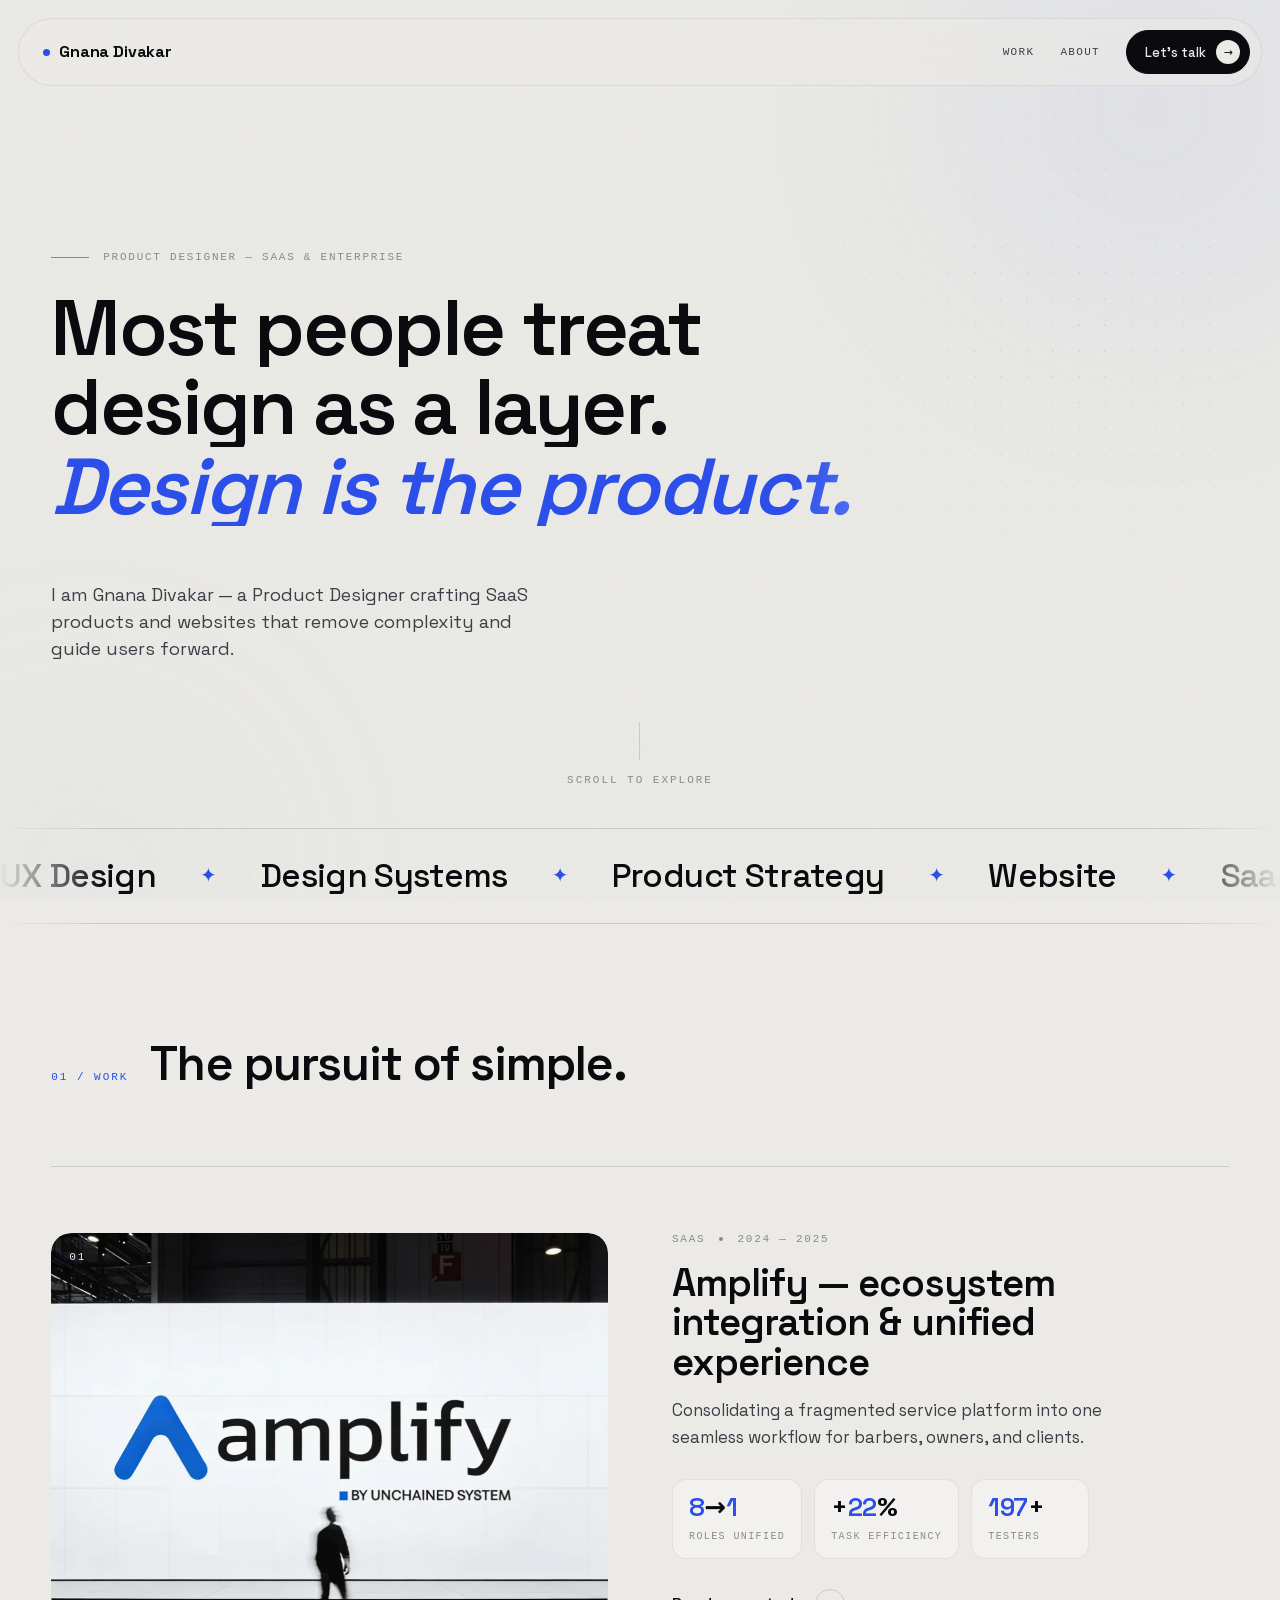
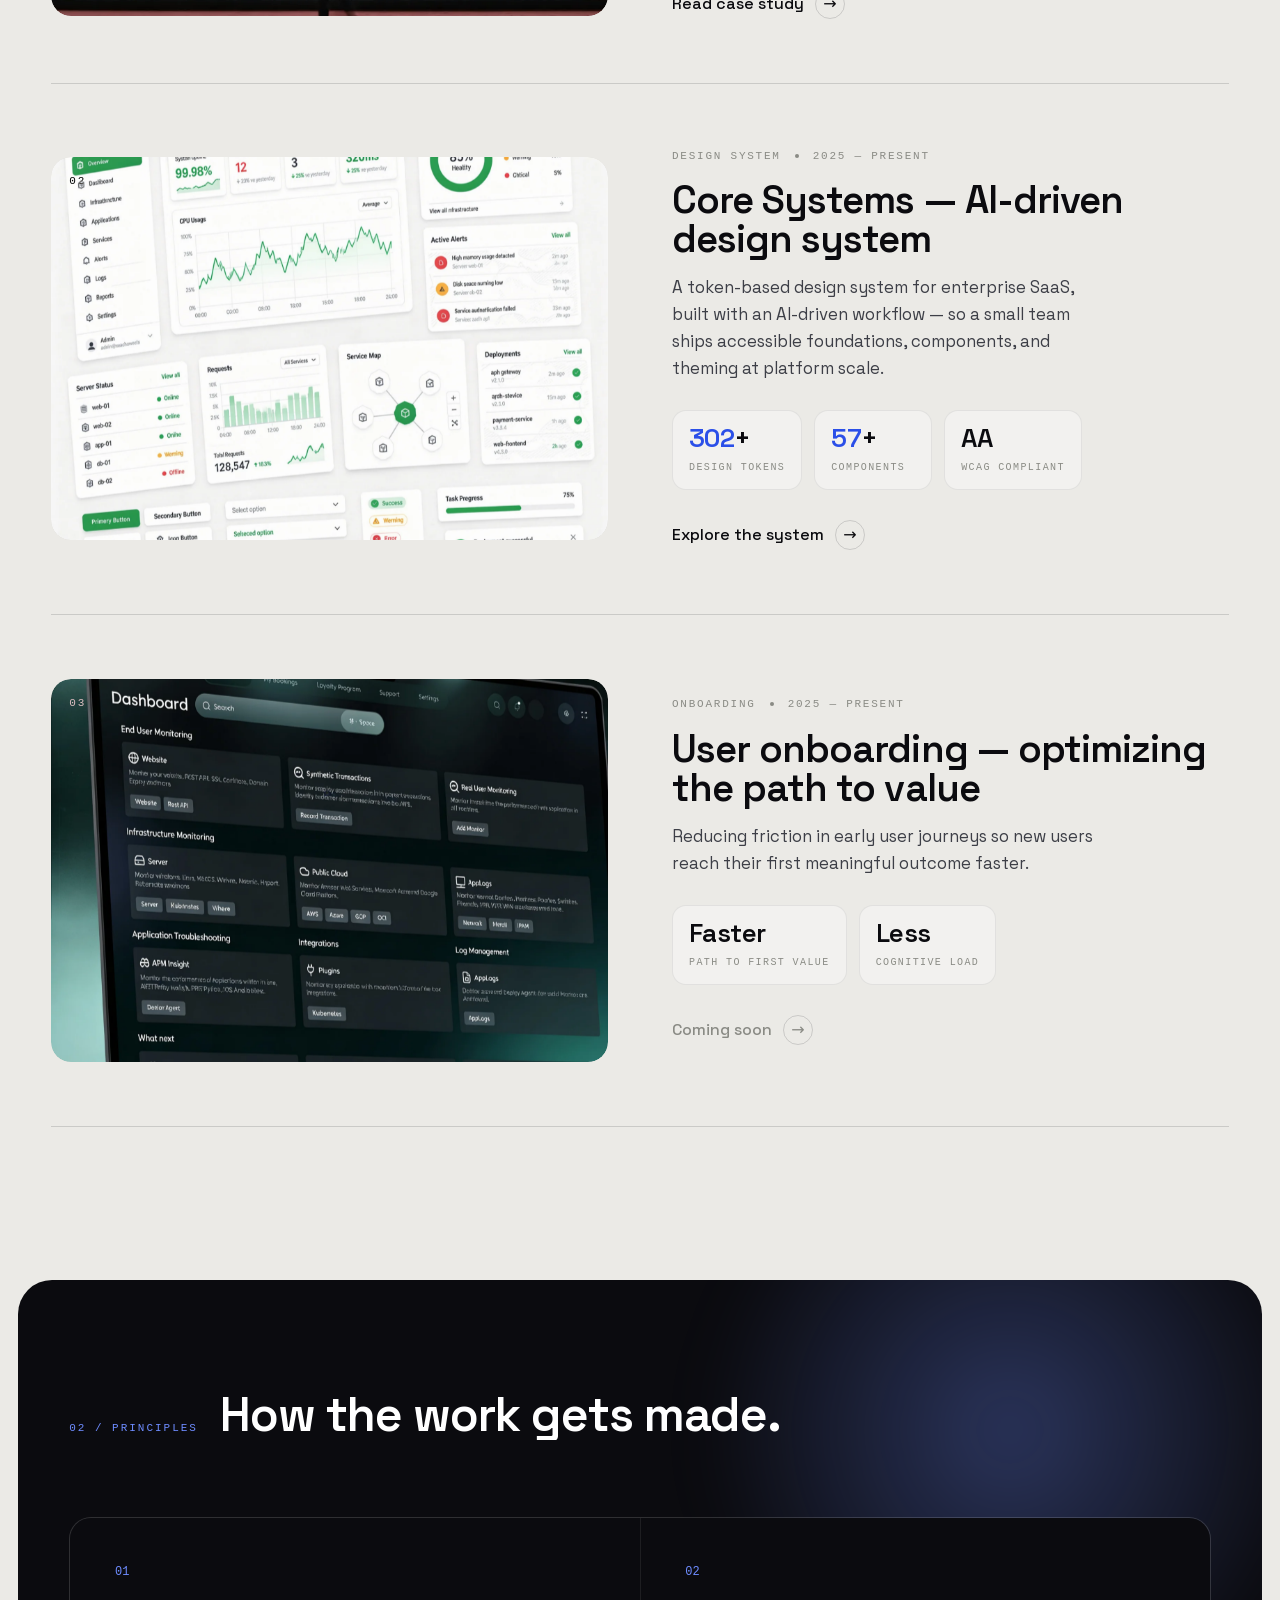
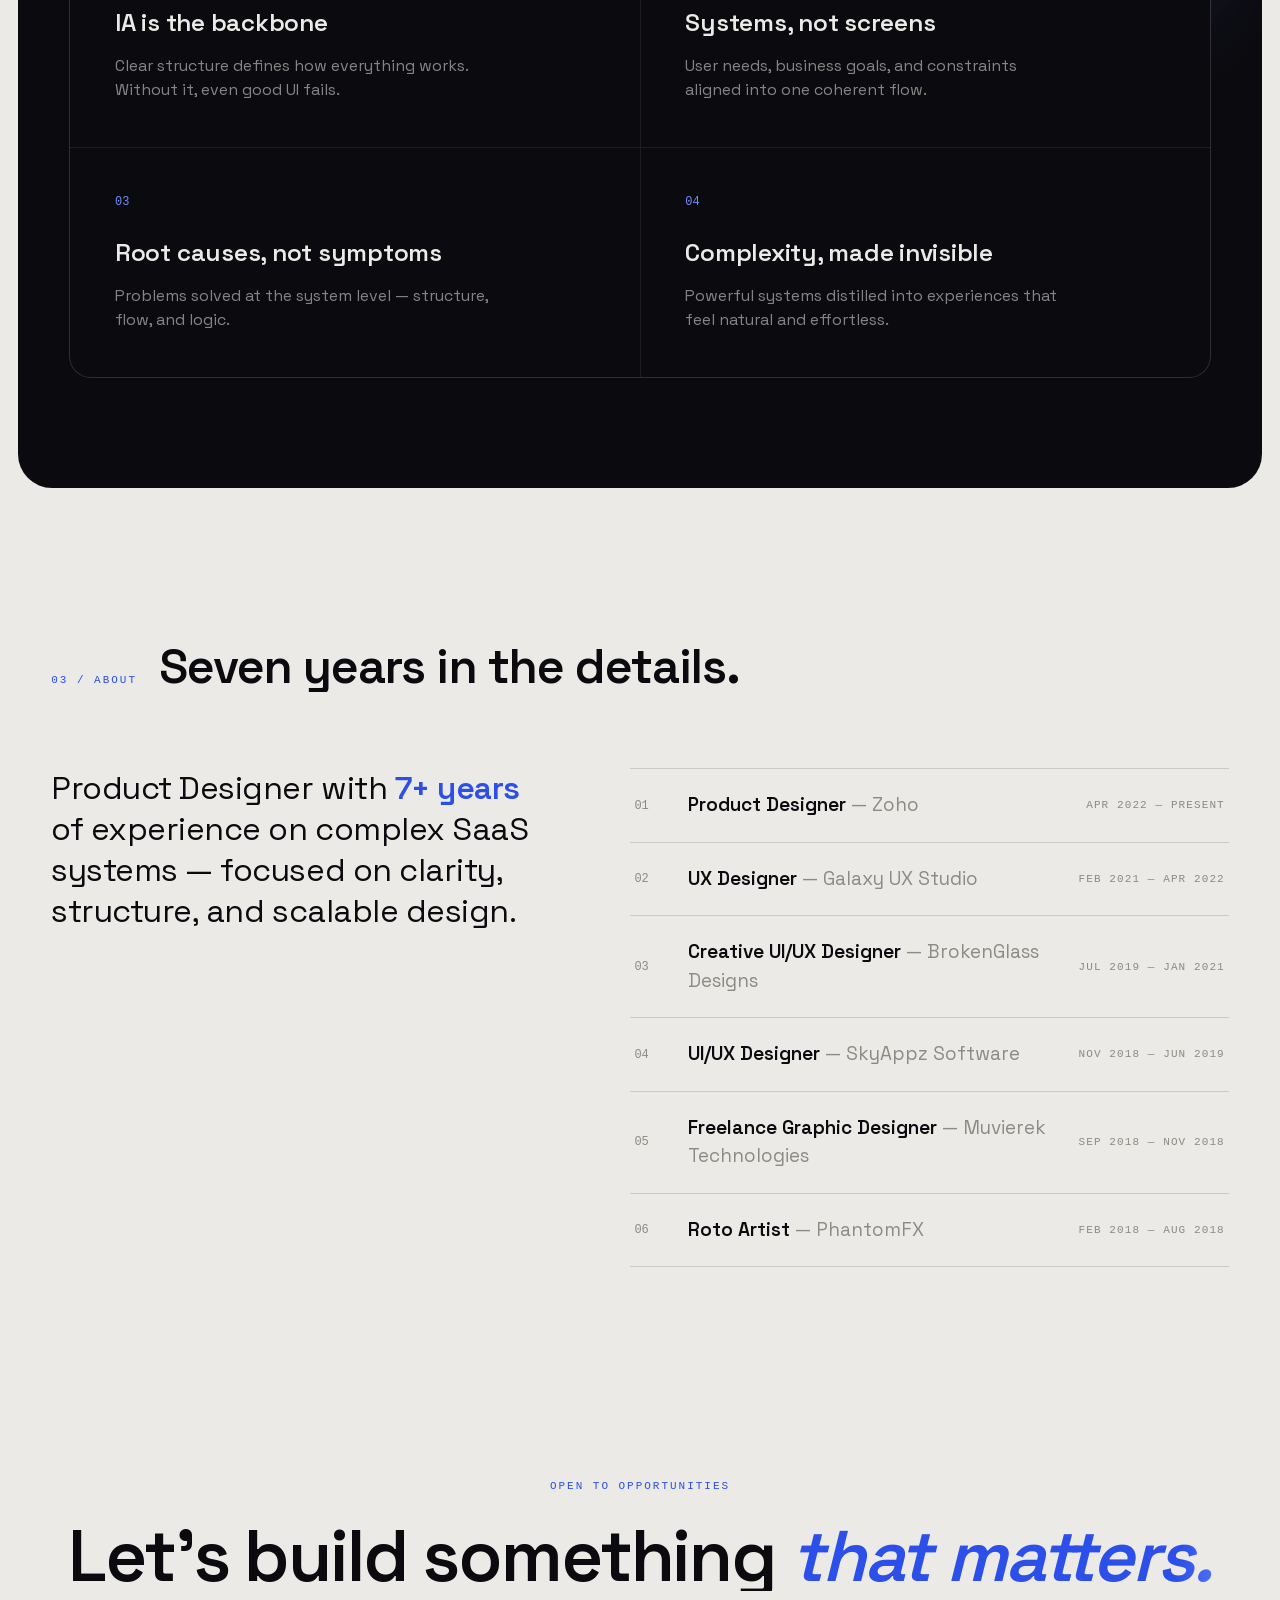
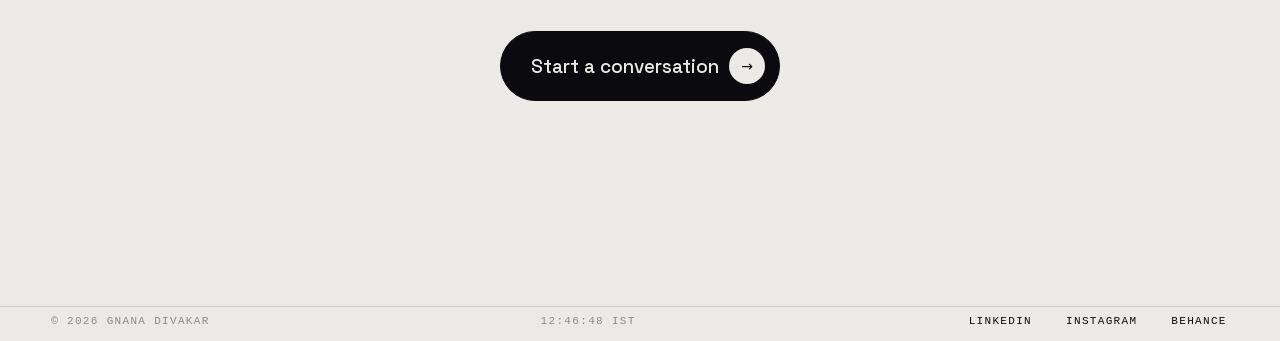
==== commit a6ebb4b2: "Add files via upload" ====
--- a/index.html
+++ b/index.html
@@ -77,13 +77,14 @@
     </div>
     <div class="case-body reveal">
       <div class="meta">Design System<span class="dot"></span>2025 — Present</div>
-      <h3>Core Systems — scalable design architecture</h3>
-      <p>Transitioning legacy products into a component-based system to reduce technical debt and speed delivery.</p>
+      <h3>Core Systems — AI-driven design system</h3>
+      <p>A token-based design system for enterprise SaaS, built with an AI-driven workflow — so a small team ships accessible foundations, components, and theming at platform scale.</p>
       <div class="metrics">
-        <div class="metric"><div class="v">Shared</div><div class="k">language across teams</div></div>
-        <div class="metric"><div class="v">Tokens</div><div class="k">single source of truth</div></div>
+        <div class="metric"><div class="v"><em data-count="320">0</em>+</div><div class="k">design tokens</div></div>
+        <div class="metric"><div class="v"><em data-count="60">0</em>+</div><div class="k">components</div></div>
+        <div class="metric"><div class="v">AA</div><div class="k">WCAG compliant</div></div>
       </div>
-      <span class="case-link soon" data-cursor>Coming soon <span class="arw">→</span></span>
+      <a href="work-systems.html" class="case-link" data-cursor data-magnetic>Explore the system <span class="arw">→</span></a>
     </div>
   </article>
 
--- a/assets/theme.css
+++ b/assets/theme.css
@@ -38,9 +38,8 @@
 body{
   font-family:var(--display);
   background:var(--paper);color:var(--ink);line-height:1.5;
-  -webkit-font-smoothing:antialiased;overflow-x:hidden;cursor:none;
+  -webkit-font-smoothing:antialiased;overflow-x:hidden;
 }
-@media (pointer:coarse){body{cursor:auto}}
 a{color:inherit;text-decoration:none}
 img{display:block;max-width:100%}
 em{font-style:normal}
@@ -62,13 +61,8 @@
 @keyframes float2{to{transform:translate3d(10%,-6%,0) scale(1.1)}}
 
 /* ---------- cursor ---------- */
-.cursor,.cursor-ring{position:fixed;top:0;left:0;z-index:9999;pointer-events:none;border-radius:50%;mix-blend-mode:difference}
-.cursor{width:7px;height:7px;background:#fff;transform:translate(-50%,-50%)}
-.cursor-ring{width:42px;height:42px;border:1px solid rgba(255,255,255,.6);transform:translate(-50%,-50%);transition:width .3s var(--ease),height .3s var(--ease),background .3s,border-color .3s}
-.cursor-ring.hover{width:70px;height:70px;background:rgba(255,255,255,.1);border-color:transparent}
-.cursor-ring .label{position:absolute;inset:0;display:grid;place-items:center;font-family:var(--mono);font-size:9px;letter-spacing:.1em;color:#fff;opacity:0;text-transform:uppercase;transition:opacity .3s}
-.cursor-ring.view .label{opacity:1}
-@media (pointer:coarse){.cursor,.cursor-ring{display:none}}
+/* custom cursor removed — the default system cursor is used everywhere */
+.cursor,.cursor-ring{display:none}
 
 /* ---------- scroll progress ---------- */
 .progress{position:fixed;top:0;left:0;height:2px;width:100%;transform:scaleX(0);transform-origin:0;background:var(--accent);z-index:60}
@@ -91,7 +85,27 @@
 .nav-links .navlink::after{content:"";position:absolute;left:0;bottom:-4px;width:0;height:1px;background:var(--ink);transition:width .35s var(--ease)}
 .nav-links .navlink:hover::after,.nav-links .navlink.active::after{width:100%}
 .nav-links .navlink.active{color:var(--ink)}
-@media (max-width:720px){.nav-links .navlink{display:none}}
+/* mobile menu: hamburger toggle + full-screen overlay */
+.nav-toggle{display:none;position:relative;width:42px;height:42px;flex:0 0 auto;border:0;background:transparent;cursor:pointer;border-radius:50%;-webkit-tap-highlight-color:transparent;z-index:2}
+.nav-toggle span{position:absolute;left:11px;width:20px;height:2px;background:var(--ink);border-radius:2px;transition:transform .35s var(--ease),opacity .25s var(--ease)}
+.nav-toggle span:nth-child(1){top:17px}
+.nav-toggle span:nth-child(2){top:24px}
+.nav-toggle.is-active span:nth-child(1){transform:translateY(3.5px) rotate(45deg)}
+.nav-toggle.is-active span:nth-child(2){transform:translateY(-3.5px) rotate(-45deg)}
+.mobile-menu{position:fixed;inset:0;z-index:54;background:rgba(235,234,230,.94);backdrop-filter:blur(22px);-webkit-backdrop-filter:blur(22px);opacity:0;visibility:hidden;transition:opacity .4s var(--ease),visibility 0s linear .4s;display:flex;align-items:center;justify-content:center}
+body.menu-open .mobile-menu{opacity:1;visibility:visible;transition:opacity .4s var(--ease)}
+.mobile-menu-inner{display:flex;flex-direction:column;gap:6px;text-align:center;padding:24px}
+.mm-link{font-family:var(--display);font-weight:600;font-size:clamp(2.1rem,11vw,3.2rem);letter-spacing:-.025em;line-height:1.18;color:var(--ink);opacity:0;transform:translateY(18px);transition:opacity .5s var(--ease),transform .5s var(--ease),color .3s}
+.mm-link.mm-cta{color:var(--accent);font-style:italic}
+body.menu-open .mm-link{opacity:1;transform:none}
+body.menu-open .mm-link:nth-child(1){transition-delay:.1s}
+body.menu-open .mm-link:nth-child(2){transition-delay:.16s}
+body.menu-open .mm-link:nth-child(3){transition-delay:.22s}
+.mm-link:active{color:var(--accent)}
+body.menu-open{overflow:hidden}
+@media (hover:hover){.mm-link:hover{color:var(--accent)}}
+@media (max-width:720px){.nav-links{display:none}.nav-toggle{display:block}}
+@media (max-width:400px){.nav-inner{padding:9px 9px 9px 18px}.logo{font-size:15px}}
 
 /* ============================================================
    BUTTONS — one primary + one secondary, used everywhere
@@ -132,7 +146,7 @@
 /* ============================================================
    HERO
    ============================================================ */
-header.hero{position:relative;z-index:2;min-height:92svh;display:flex;flex-direction:column;justify-content:center;padding:calc(var(--nav-h,64px) + clamp(48px,7vw,84px)) 0 clamp(40px,6vw,64px)}
+header.hero{position:relative;z-index:2;min-height:92svh;display:flex;flex-direction:column;justify-content:center;padding:calc(var(--nav-h,64px) + clamp(48px,7vw,84px)) var(--pad) clamp(40px,6vw,64px)}
 /* subtle animated header motif — drifting structure grid, masked to the open side */
 header.hero::before,.cs-hero::before{content:"";position:absolute;inset:0;z-index:-1;pointer-events:none;
   background-image:radial-gradient(circle,rgba(11,11,15,.10) 1px,transparent 1.5px);background-size:26px 26px;
@@ -153,7 +167,16 @@
 .hero-foot{display:flex;justify-content:flex-start;align-items:flex-end;gap:40px;margin-top:clamp(34px,5vw,56px);flex-wrap:wrap}
 /* scroll cue centered at the bottom of the hero */
 .hero .scroll-cue{position:absolute;left:50%;bottom:clamp(22px,4vw,40px);transform:translateX(-50%);justify-content:center}
-@media (max-width:820px){.hero .scroll-cue{position:static;transform:none;margin-top:26px}}
+/* mobile: tighten the hero — start content just below the nav instead of centering
+   it in a tall box (which left a big empty gap up top), trim overall height, and keep
+   the scroll cue bottom-centered (not stuck to the left) */
+@media (max-width:820px){
+  /* homepage hero: content left-aligned, sitting in the vertical middle; scroll cue stays centered at the bottom */
+  header.hero:not(.hero--sub){min-height:86svh;justify-content:center;text-align:left}
+  .hero-foot{margin-top:clamp(28px,6vw,40px)}
+  .hero .scroll-cue{bottom:clamp(20px,7vw,34px)}
+}
+@media (max-width:820px) and (max-height:640px){.hero .scroll-cue{position:static;transform:none;flex-basis:100%;margin-top:24px}}
 .hero-lede{max-width:44ch;font-size:clamp(16px,1.4vw,20px);color:var(--ink-soft)}
 .avail{display:inline-flex;align-items:center;gap:9px;border:1px solid var(--line);border-radius:999px;padding:8px 15px;margin-bottom:22px}
 .avail .d{width:7px;height:7px;border-radius:50%;background:#22c55e;animation:pulse2 2s infinite}
@@ -165,7 +188,7 @@
 @keyframes sweep{0%{transform:translateY(-100%)}55%,100%{transform:translateY(100%)}}
 
 /* sub-page hero (work / about / contact) */
-.hero--sub{min-height:auto;padding:calc(var(--nav-h,64px) + clamp(40px,6vw,72px)) 0 clamp(48px,7vw,80px);border-bottom:1px solid var(--line)}
+.hero--sub{min-height:auto;padding:calc(var(--nav-h,64px) + clamp(40px,6vw,72px)) var(--pad) clamp(48px,7vw,80px);border-bottom:1px solid var(--line)}
 .hero--sub .hero-top{display:grid;grid-template-columns:1.5fr 1fr;gap:clamp(28px,5vw,64px);align-items:end}
 .hero--sub h1{font-size:clamp(2.2rem,5.2vw,4.4rem);line-height:1.02}
 .hero--sub .hero-lede{margin-bottom:8px;transition-delay:.18s}
@@ -186,6 +209,7 @@
 .sec-head{display:flex;align-items:baseline;gap:22px;margin-bottom:clamp(48px,6vw,80px)}
 .sec-head .num{color:var(--accent);flex:0 0 auto}
 .sec-head h2{font-family:var(--display);font-size:clamp(27px,3.8vw,48px);letter-spacing:-.02em;line-height:1.04;font-weight:600;max-width:22ch}
+@media (max-width:620px){.sec-head{flex-direction:column;gap:12px;margin-bottom:clamp(34px,9vw,48px)}}
 
 /* ============================================================
    WORK — alternating parallax case layout
@@ -259,6 +283,10 @@
 .portrait{border-radius:var(--r);overflow:hidden;aspect-ratio:4/5;background:var(--paper-2);border:1px solid var(--line)}
 .portrait img{width:100%;height:100%;object-fit:cover}
 
+/* about-page section rhythm (restores vertical padding that .wrap zeroes out) + flush hero */
+.about-sec{padding-top:clamp(60px,8vw,104px);padding-bottom:clamp(60px,8vw,104px)}
+.hero--flush{border-bottom:0}
+
 /* ---------- stack / tools (filtered category selector) ---------- */
 .stack3{display:grid;grid-template-columns:minmax(230px,360px) 1fr;gap:clamp(28px,5vw,72px);align-items:start}
 .stack3-nav{display:flex;flex-direction:column;border-top:1px solid var(--line)}
@@ -275,16 +303,21 @@
 .s3cat.active .s3-ix{color:var(--accent)}
 .s3cat.active .s3-name{color:var(--ink)}
 .s3cat.active .s3-count{background:var(--accent);border-color:var(--accent);color:#fff}
-.stack3-panel{position:relative;min-height:210px}
-.s3-tools{display:none;grid-template-columns:repeat(2,1fr);gap:12px}
-.s3-tools.show{display:grid;animation:s3in .5s var(--ease)}
-@keyframes s3in{from{opacity:0;transform:translateY(10px)}to{opacity:1;transform:none}}
-.s3tool{display:flex;align-items:center;gap:16px;border:1px solid var(--line);border-radius:16px;padding:16px 18px;background:var(--paper);transition:border-color .3s var(--ease),transform .3s var(--ease),box-shadow .3s var(--ease)}
-.s3tool:hover{border-color:var(--ink);transform:translateY(-2px);box-shadow:0 12px 30px -18px rgba(11,11,15,.4)}
-.s3tool .tile{width:46px;height:46px;border-radius:12px;display:grid;place-items:center;background:var(--b,#333);color:#fff;font-family:var(--display);font-weight:600;font-size:15px;letter-spacing:-.02em;flex:0 0 auto;box-shadow:inset 0 0 0 1px rgba(255,255,255,.14)}
+.stack3-panel{position:relative}
+.s3-grid{display:grid;grid-template-columns:repeat(2,1fr);gap:12px}
+.s3tool{display:flex;align-items:center;gap:16px;border:1px solid var(--line);border-radius:16px;padding:16px 18px;background:var(--paper);transition:opacity .4s var(--ease),border-color .3s var(--ease),transform .3s var(--ease)}
+.s3tool:hover{border-color:var(--accent);transform:translateY(-2px)}
+.s3tool .tile{width:44px;height:44px;display:grid;place-items:center;flex:0 0 auto}
+.s3tool .tile img{width:100%;height:100%;object-fit:contain;filter:grayscale(1);opacity:.72;transition:filter .4s var(--ease),opacity .4s var(--ease)}
 .s3tool .tn{font-family:var(--display);font-weight:600;font-size:15px;letter-spacing:-.01em;display:block}
 .s3tool .tr{font-family:var(--mono);font-size:10px;text-transform:uppercase;letter-spacing:.12em;color:var(--ink-mute);margin-top:5px;display:block}
-@media (max-width:820px){.stack3{grid-template-columns:1fr;gap:24px}.s3-tools.show{grid-template-columns:1fr}}
+.s3tool.is-dim{opacity:.55}
+.s3tool.is-dim .tile img{filter:grayscale(1);opacity:.5}
+.s3tool.is-on{border-color:var(--accent)}
+.s3tool.is-on .tile img{filter:none;opacity:1}
+/* full colour on hover (last, so it always wins) */
+.s3tool:hover .tile img{filter:none;opacity:1}
+@media (max-width:820px){.stack3{grid-template-columns:1fr;gap:24px}.s3-grid{grid-template-columns:1fr}}
 
 /* ============================================================
    CONTACT (big centered)
@@ -437,6 +470,201 @@
 .cta .cta-side{display:flex;flex-direction:column;gap:26px;align-items:flex-start}
 @media (max-width:820px){.cta .cta-grid{grid-template-columns:1fr}}
 
+/* ============================================================
+   DESIGN SYSTEM case study — anonymized, CSS-rendered specimens
+   (no screenshots: swatches, type scale, spacing, live components)
+   ============================================================ */
+/* group label: mono kicker with a trailing rule */
+.ds-group{margin-top:clamp(30px,3.5vw,46px)}
+.ds-group:first-child{margin-top:28px}
+.ds-gk{font-family:var(--mono);text-transform:uppercase;letter-spacing:.16em;font-size:11px;color:var(--accent);display:flex;align-items:center;gap:14px;margin-bottom:18px}
+.ds-gk::after{content:"";flex:1;height:1px;background:var(--line)}
+.ds-gk .muted{color:var(--ink-mute)}
+
+/* token swatches */
+.ds-swatches{display:grid;grid-template-columns:repeat(auto-fill,minmax(128px,1fr));gap:10px}
+.ds-sw{border:1px solid var(--line);border-radius:14px;overflow:hidden;background:var(--paper);transition:transform .3s var(--ease),border-color .3s var(--ease)}
+.ds-sw:hover{transform:translateY(-3px);border-color:var(--line-2)}
+.ds-sw .chip{height:74px;border-bottom:1px solid var(--line-soft)}
+.ds-sw .sw-meta{padding:11px 13px}
+.ds-sw .sw-name{font-family:var(--mono);font-size:10px;text-transform:uppercase;letter-spacing:.1em;color:var(--ink)}
+.ds-sw .sw-val{font-family:var(--mono);font-size:10px;color:var(--ink-mute);margin-top:4px}
+
+/* type scale */
+.ds-type{border-top:1px solid var(--line)}
+.ds-type .ty{display:grid;grid-template-columns:132px 1fr auto;gap:22px;align-items:baseline;padding:16px 0;border-bottom:1px solid var(--line)}
+.ds-type .ty .tk{font-family:var(--mono);font-size:11px;letter-spacing:.1em;text-transform:uppercase;color:var(--ink-mute)}
+.ds-type .ty .tv{font-family:var(--display);font-weight:600;letter-spacing:-.02em;line-height:1;color:var(--ink);white-space:nowrap;overflow:hidden;text-overflow:ellipsis}
+.ds-type .ty .ts{font-family:var(--mono);font-size:11px;color:var(--ink-mute);white-space:nowrap;text-align:right}
+@media (max-width:620px){.ds-type .ty{grid-template-columns:1fr auto;gap:10px}.ds-type .ty .tk{grid-column:1/-1}}
+
+/* spacing scale */
+.ds-space{display:flex;flex-direction:column;gap:11px}
+.ds-space .sp{display:grid;grid-template-columns:118px 1fr;gap:18px;align-items:center}
+.ds-space .sp .spk{font-family:var(--mono);font-size:11px;color:var(--ink-mute);letter-spacing:.06em}
+.ds-space .sp .spbar{height:16px;background:var(--accent);border-radius:3px;opacity:.82}
+
+/* elevation / radius tiles */
+.ds-tiles{display:grid;grid-template-columns:repeat(auto-fill,minmax(150px,1fr));gap:12px}
+.ds-tile{border:1px solid var(--line);border-radius:14px;background:var(--paper);padding:18px;display:flex;flex-direction:column;gap:14px;align-items:flex-start}
+.ds-tile .box{width:100%;height:62px;border-radius:12px;background:var(--paper-2);border:1px solid var(--line-soft)}
+.ds-tile .box.e1{box-shadow:0 1px 2px rgba(11,11,15,.08)}
+.ds-tile .box.e2{box-shadow:0 6px 16px rgba(11,11,15,.10)}
+.ds-tile .box.e3{box-shadow:0 18px 40px rgba(11,11,15,.14)}
+.ds-tile .tl-k{font-family:var(--mono);font-size:10px;text-transform:uppercase;letter-spacing:.12em;color:var(--ink)}
+.ds-tile .tl-v{font-family:var(--mono);font-size:10px;color:var(--ink-mute);margin-top:4px}
+
+/* live component specimens */
+.ds-specimens{display:grid;grid-template-columns:repeat(auto-fill,minmax(238px,1fr));gap:12px}
+.ds-spec{border:1px solid var(--line);border-radius:16px;background:var(--paper);padding:22px;display:flex;flex-direction:column;gap:16px;min-height:150px;transition:border-color .3s var(--ease),transform .3s var(--ease)}
+.ds-spec:hover{border-color:var(--line-2);transform:translateY(-3px)}
+.ds-spec .spec-k{font-family:var(--mono);font-size:10px;text-transform:uppercase;letter-spacing:.14em;color:var(--ink-mute)}
+.ds-spec .spec-stage{flex:1;display:flex;flex-wrap:wrap;align-items:center;gap:10px}
+.ds-spec .spec-stage.col{flex-direction:column;align-items:stretch}
+
+/* mini component kit (scoped — never clashes with real .btn etc.) */
+.ds-btn{font-family:var(--display);font-weight:500;font-size:13px;line-height:1;border-radius:999px;padding:10px 16px;border:1px solid var(--ink);background:var(--ink);color:var(--paper);cursor:default;white-space:nowrap}
+.ds-btn.accent{background:var(--accent);border-color:var(--accent);color:#fff}
+.ds-btn.ghost{background:transparent;color:var(--ink);border-color:var(--line-2)}
+.ds-btn.sm{font-size:12px;padding:7px 13px}
+.ds-field{font-family:var(--display);font-size:13px;border:1px solid var(--line-2);border-radius:10px;padding:10px 12px;background:var(--paper);color:var(--ink-mute);width:100%}
+.ds-field.focus{border-color:var(--accent);box-shadow:0 0 0 3px rgba(43,79,232,.14);color:var(--ink)}
+.ds-badge{font-family:var(--mono);font-size:10px;text-transform:uppercase;letter-spacing:.1em;border-radius:999px;padding:5px 10px;border:1px solid;white-space:nowrap}
+.ds-badge.ok{color:#2A5C44;border-color:rgba(42,92,68,.34);background:rgba(42,92,68,.08)}
+.ds-badge.warn{color:#7C5A1A;border-color:rgba(124,90,26,.34);background:rgba(124,90,26,.08)}
+.ds-badge.danger{color:#822F29;border-color:rgba(130,47,41,.34);background:rgba(130,47,41,.08)}
+.ds-badge.info{color:#2340BC;border-color:rgba(35,64,188,.32);background:rgba(35,64,188,.08)}
+.ds-badge.mute{color:var(--ink-mute);border-color:var(--line-2);background:transparent}
+.ds-toggle{width:40px;height:23px;border-radius:999px;background:var(--accent);position:relative;flex:0 0 auto}
+.ds-toggle::after{content:"";position:absolute;top:3px;left:19px;width:17px;height:17px;border-radius:50%;background:#fff}
+.ds-toggle.off{background:var(--line-2)}
+.ds-toggle.off::after{left:3px}
+.ds-chip{font-family:var(--display);font-size:12px;border:1px solid var(--line-2);border-radius:999px;padding:6px 12px;display:inline-flex;gap:7px;align-items:center;white-space:nowrap}
+.ds-chip .x{color:var(--ink-mute)}
+.ds-dot{width:7px;height:7px;border-radius:50%;background:var(--accent);flex:0 0 auto}
+.ds-dot.g{background:#367355}
+.ds-avatar{width:30px;height:30px;border-radius:50%;background:linear-gradient(135deg,var(--accent),var(--accent-2));flex:0 0 auto}
+.ds-avatars{display:flex}
+.ds-avatars .ds-avatar{margin-left:-9px;border:2px solid var(--paper)}
+.ds-avatars .ds-avatar:first-child{margin-left:0}
+.ds-progress{height:6px;border-radius:999px;background:var(--line);overflow:hidden;width:100%}
+.ds-progress i{display:block;height:100%;width:64%;background:var(--accent);border-radius:999px}
+.ds-check{width:19px;height:19px;border-radius:6px;background:var(--accent);flex:0 0 auto;position:relative}
+.ds-check::after{content:"";position:absolute;left:6px;top:3px;width:5px;height:9px;border:solid #fff;border-width:0 2px 2px 0;transform:rotate(45deg)}
+.ds-tabs{display:flex;gap:4px;border:1px solid var(--line);border-radius:999px;padding:3px;background:var(--paper-2)}
+.ds-tabs span{font-family:var(--mono);font-size:10px;text-transform:uppercase;letter-spacing:.1em;padding:6px 11px;border-radius:999px;color:var(--ink-mute)}
+.ds-tabs span.on{background:var(--paper);color:var(--ink);box-shadow:0 1px 2px rgba(11,11,15,.08)}
+
+/* hero board: a composed system snapshot (palette · type · components) */
+.ds-board{display:grid;grid-template-columns:1.05fr 1fr 1.1fr;gap:12px;border:1px solid var(--line);border-radius:var(--r);background:var(--paper-2);padding:14px}
+.ds-board .bp{background:var(--paper);border:1px solid var(--line);border-radius:14px;padding:18px;min-width:0;display:flex;flex-direction:column}
+.ds-board .bp .pk{font-family:var(--mono);font-size:10px;text-transform:uppercase;letter-spacing:.14em;color:var(--ink-mute);margin-bottom:16px}
+.ds-palette{display:flex;gap:6px;flex:1;align-items:stretch}
+.ds-palette span{flex:1;border-radius:7px;min-height:58px}
+.ds-aa{font-family:var(--display);font-weight:600;font-size:clamp(42px,5vw,60px);letter-spacing:-.03em;line-height:1;color:var(--ink)}
+.ds-scale-lines{display:flex;flex-direction:column;gap:8px;margin-top:16px}
+.ds-scale-lines i{display:block;height:7px;border-radius:999px;background:var(--line-2)}
+.ds-scale-lines i:nth-child(1){width:100%}
+.ds-scale-lines i:nth-child(2){width:76%}
+.ds-scale-lines i:nth-child(3){width:54%}
+.ds-board .bp .stack{display:flex;flex-direction:column;gap:12px;justify-content:center;flex:1}
+.ds-board .bp .row{display:flex;gap:9px;align-items:center;flex-wrap:wrap}
+@media (max-width:820px){.ds-board{grid-template-columns:1fr}}
+
+/* ---- styleguide / showcase layout (design-system page) ---- */
+.ds-sechead{max-width:54rem}
+.ds-sechead .eyebrow{color:var(--accent)}
+.ds-sechead .sec-h{margin-top:14px}
+.ds-sechead .cs-lead{margin-top:18px}
+
+/* hero overview stat strip */
+.ds-overview{display:grid;grid-template-columns:repeat(4,1fr);gap:1px;background:var(--line);border:1px solid var(--line);border-radius:var(--r);overflow:hidden}
+.ds-ov{background:var(--paper);padding:clamp(22px,2.4vw,34px);transition:background .4s var(--ease)}
+.ds-ov:hover{background:var(--paper-2)}
+.ds-ov .n{font-family:var(--display);font-weight:700;letter-spacing:-.02em;line-height:1;font-size:clamp(2rem,3.2vw,2.9rem);color:var(--accent)}
+.ds-ov .l{font-family:var(--mono);text-transform:uppercase;letter-spacing:.14em;font-size:10px;color:var(--ink-mute);margin-top:12px}
+@media (max-width:720px){.ds-overview{grid-template-columns:repeat(2,1fr)}}
+
+/* color ramps (tint/shade scale per hue) */
+.ds-color-row{display:grid;grid-template-columns:154px 1fr;gap:24px;align-items:center;padding:16px 0;border-bottom:1px solid var(--line)}
+.ds-color-row:first-of-type{border-top:1px solid var(--line)}
+.ds-color-row .crk{font-family:var(--display);font-weight:600;font-size:15px}
+.ds-color-row .crk span{display:block;font-family:var(--mono);font-size:10px;color:var(--ink-mute);text-transform:uppercase;letter-spacing:.12em;margin-top:5px}
+.ds-ramp{display:flex;border-radius:12px;overflow:hidden;border:1px solid var(--line-soft)}
+.ds-ramp span{flex:1;height:60px;display:flex;align-items:flex-end;justify-content:center;padding-bottom:7px;font-family:var(--mono);font-size:9px;letter-spacing:.02em}
+@media (max-width:620px){.ds-color-row{grid-template-columns:1fr;gap:10px}.ds-ramp span{height:46px}}
+
+/* AA badge on semantic swatch */
+.ds-sw .sw-meta .aa{display:inline-block;margin-top:8px;font-family:var(--mono);font-size:9px;letter-spacing:.1em;color:#2A5C44;border:1px solid rgba(42,92,68,.4);border-radius:5px;padding:2px 6px}
+
+/* cardgrid widths */
+.cardgrid.c2{grid-template-columns:repeat(2,1fr)}
+.cardgrid.c4{grid-template-columns:repeat(4,1fr)}
+@media (max-width:820px){.cardgrid.c2,.cardgrid.c4{grid-template-columns:1fr}}
+
+/* approach cards (section 2) */
+.ds-approach .card{display:flex;flex-direction:column;gap:12px;border-radius:16px}
+.ds-approach .card .ac-n{font-family:var(--mono);font-size:11px;letter-spacing:.16em;color:var(--accent)}
+.ds-approach .card h3{font-size:1.15rem}
+.ds-approach .card p{margin-top:0}
+.ds-approach .card .cc-tags{margin-top:auto;padding-top:6px}
+
+/* ---- interactive controls ---- */
+.ds-btn{cursor:pointer;transition:transform .12s var(--ease),filter .25s var(--ease),background .25s var(--ease),border-color .25s var(--ease),color .25s var(--ease)}
+button.ds-btn{font-family:var(--display)}
+.ds-btn:hover{filter:brightness(1.06)}
+.ds-btn.ghost:hover{border-color:var(--ink);background:rgba(11,11,15,.04);filter:none}
+.ds-btn:active{transform:translateY(1px) scale(.985)}
+.ds-btn:focus-visible{outline:2px solid var(--accent);outline-offset:2px}
+
+input.ds-field,textarea.ds-field,select.ds-field{font-family:var(--display);outline:none;-webkit-appearance:none;appearance:none}
+input.ds-field::placeholder,textarea.ds-field::placeholder{color:var(--ink-mute)}
+.ds-field:focus,.ds-field:focus-visible{border-color:var(--accent);box-shadow:0 0 0 3px rgba(43,79,232,.16);color:var(--ink)}
+select.ds-field{cursor:pointer;padding-right:34px;background-repeat:no-repeat;background-position:right 12px center;
+  background-image:url("data:image/svg+xml,%3Csvg xmlns='http://www.w3.org/2000/svg' width='12' height='12' viewBox='0 0 12 12'%3E%3Cpath d='M2 4l4 4 4-4' stroke='%238A8B85' stroke-width='1.5' fill='none' stroke-linecap='round' stroke-linejoin='round'/%3E%3C/svg%3E")}
+
+/* toggle / checkbox as real buttons */
+button.ds-toggle,button.ds-check{border:0;padding:0;cursor:pointer;transition:background .25s var(--ease)}
+button.ds-toggle:focus-visible,button.ds-check:focus-visible,button.ds-chip:focus-visible,.ds-tabs span:focus-visible{outline:2px solid var(--accent);outline-offset:2px}
+.ds-check{cursor:pointer;transition:background .2s var(--ease),border-color .2s var(--ease)}
+.ds-check.off{background:var(--paper);border:1.5px solid var(--line-2)}
+.ds-check.off::after{display:none}
+
+/* chip interactive */
+button.ds-chip{cursor:pointer;background:var(--paper);transition:border-color .25s var(--ease),background .25s var(--ease),color .25s var(--ease)}
+button.ds-chip:hover{border-color:var(--ink)}
+.ds-chip.sel{border-color:var(--accent);background:rgba(43,79,232,.08);color:var(--accent)}
+.ds-chip.sel .ds-dot{background:var(--accent)}
+
+/* tabs interactive */
+.ds-tabs span{cursor:pointer;transition:background .25s var(--ease),color .25s var(--ease)}
+
+/* range slider */
+.ds-range{-webkit-appearance:none;appearance:none;width:100%;height:6px;border-radius:999px;background:var(--line);outline:none;cursor:pointer}
+.ds-range::-webkit-slider-thumb{-webkit-appearance:none;width:18px;height:18px;border-radius:50%;background:var(--accent);border:2px solid var(--paper);box-shadow:0 1px 3px rgba(11,11,15,.22);cursor:pointer}
+.ds-range::-moz-range-thumb{width:18px;height:18px;border-radius:50%;background:var(--accent);border:2px solid var(--paper);cursor:pointer}
+.ds-range:focus-visible{box-shadow:0 0 0 3px rgba(43,79,232,.16)}
+
+/* progress stepper */
+.ds-stepper{display:flex;gap:8px;align-items:center}
+.ds-stepper button{width:28px;height:28px;border-radius:8px;border:1px solid var(--line-2);background:var(--paper);cursor:pointer;font-size:15px;color:var(--ink);display:grid;place-items:center;line-height:1;transition:border-color .25s var(--ease),color .25s var(--ease)}
+.ds-stepper button:hover{border-color:var(--accent);color:var(--accent)}
+
+/* tooltip */
+.ds-tip{position:relative;display:inline-flex}
+.ds-tip .tip{position:absolute;bottom:calc(100% + 9px);left:50%;transform:translateX(-50%) translateY(4px);background:var(--ink);color:var(--paper);font-family:var(--mono);font-size:10px;letter-spacing:.05em;padding:6px 10px;border-radius:7px;white-space:nowrap;opacity:0;pointer-events:none;transition:opacity .25s var(--ease),transform .25s var(--ease);z-index:3}
+.ds-tip:hover .tip,.ds-tip:focus-within .tip{opacity:1;transform:translateX(-50%) translateY(0)}
+.ds-tip .tip::after{content:"";position:absolute;top:100%;left:50%;transform:translateX(-50%);border:5px solid transparent;border-top-color:var(--ink)}
+
+/* motion tokens */
+.ds-motion{display:grid;grid-template-columns:repeat(auto-fill,minmax(188px,1fr));gap:12px}
+.ds-moto{border:1px solid var(--line);border-radius:14px;background:var(--paper);padding:18px;overflow:hidden}
+.ds-moto .track{height:8px;border-radius:999px;background:var(--line);position:relative;margin:4px 0 14px}
+.ds-moto .track i{position:absolute;top:-3px;left:0;width:14px;height:14px;border-radius:50%;background:var(--accent);animation:ds-run 2.6s infinite}
+.ds-moto .mk{font-family:var(--mono);font-size:10px;text-transform:uppercase;letter-spacing:.12em;color:var(--ink)}
+.ds-moto .mv{font-family:var(--mono);font-size:10px;color:var(--ink-mute);margin-top:4px}
+@keyframes ds-run{0%{left:0}45%{left:calc(100% - 14px)}55%{left:calc(100% - 14px)}100%{left:0}}
+
 @media (prefers-reduced-motion:reduce){
   *{animation:none!important;scroll-behavior:auto!important}
   /* keep the marquee scrolling — it's a gentle, continuous horizontal loop */
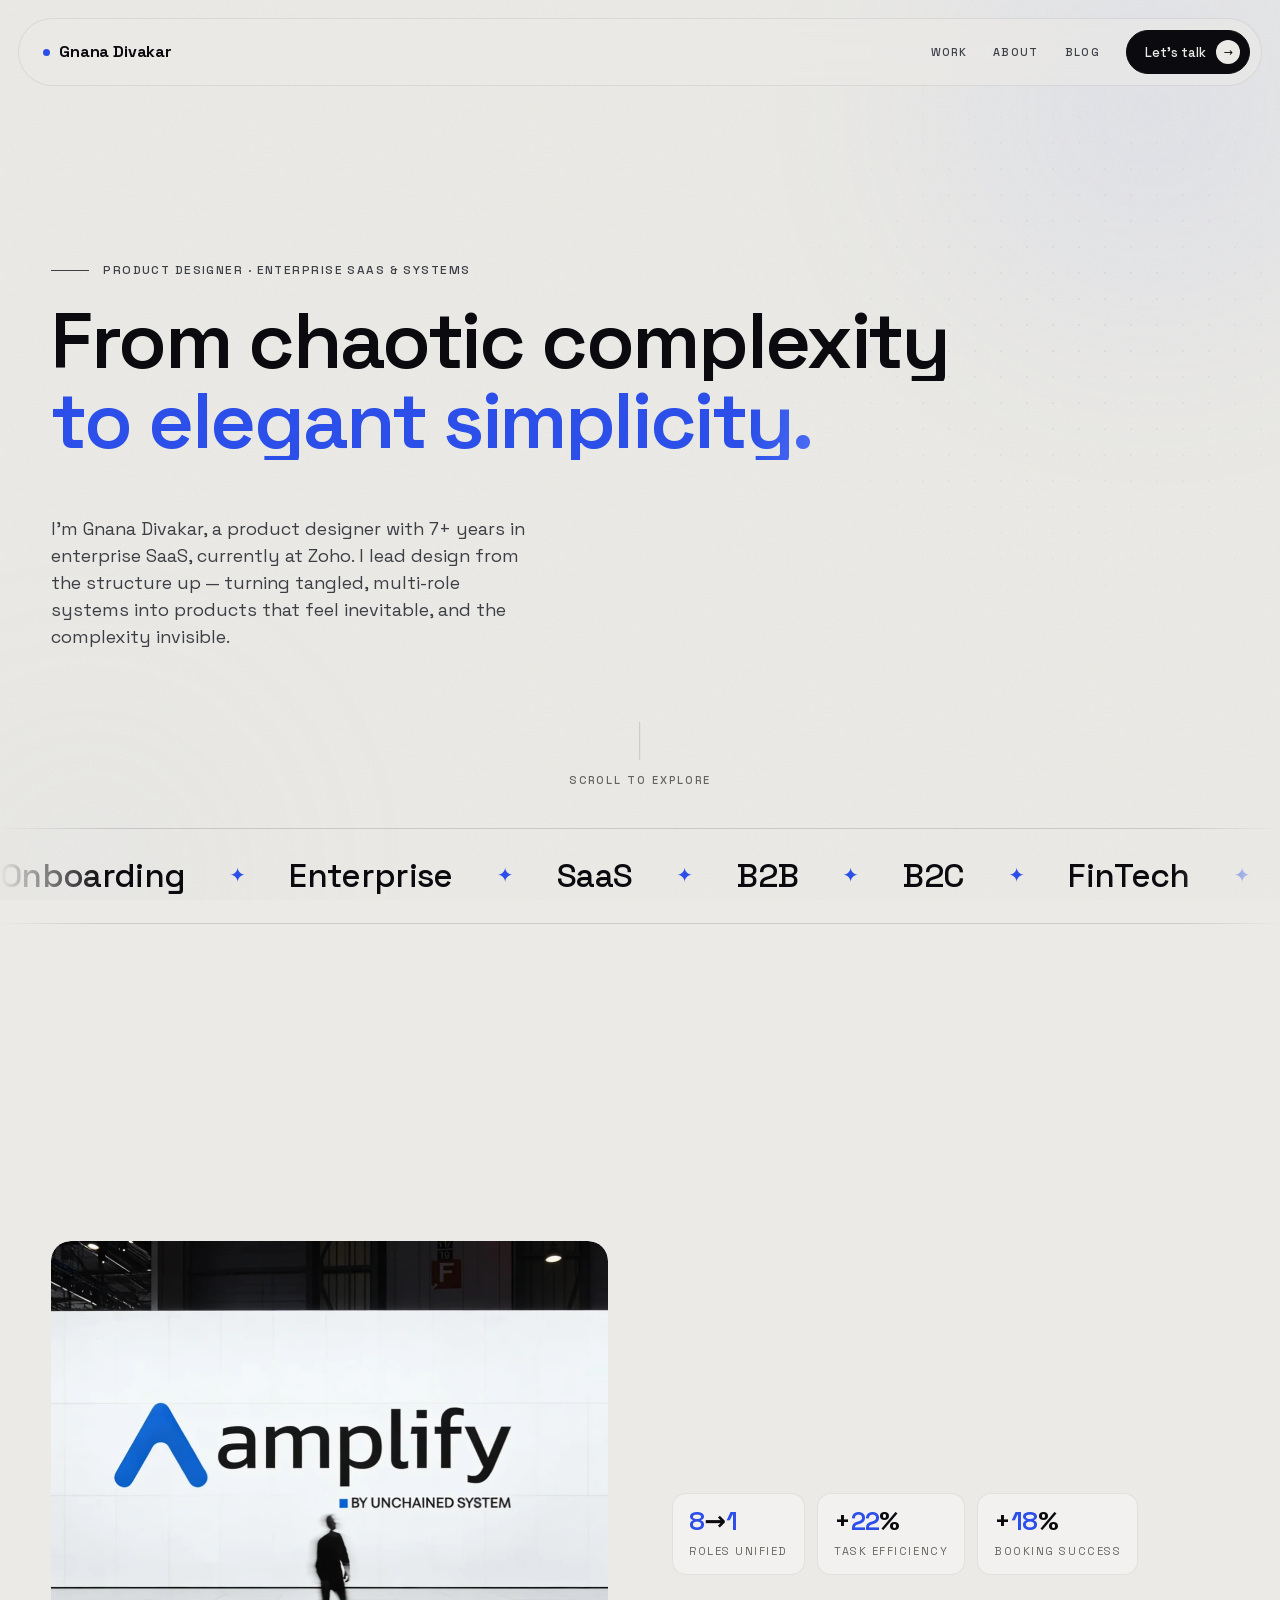
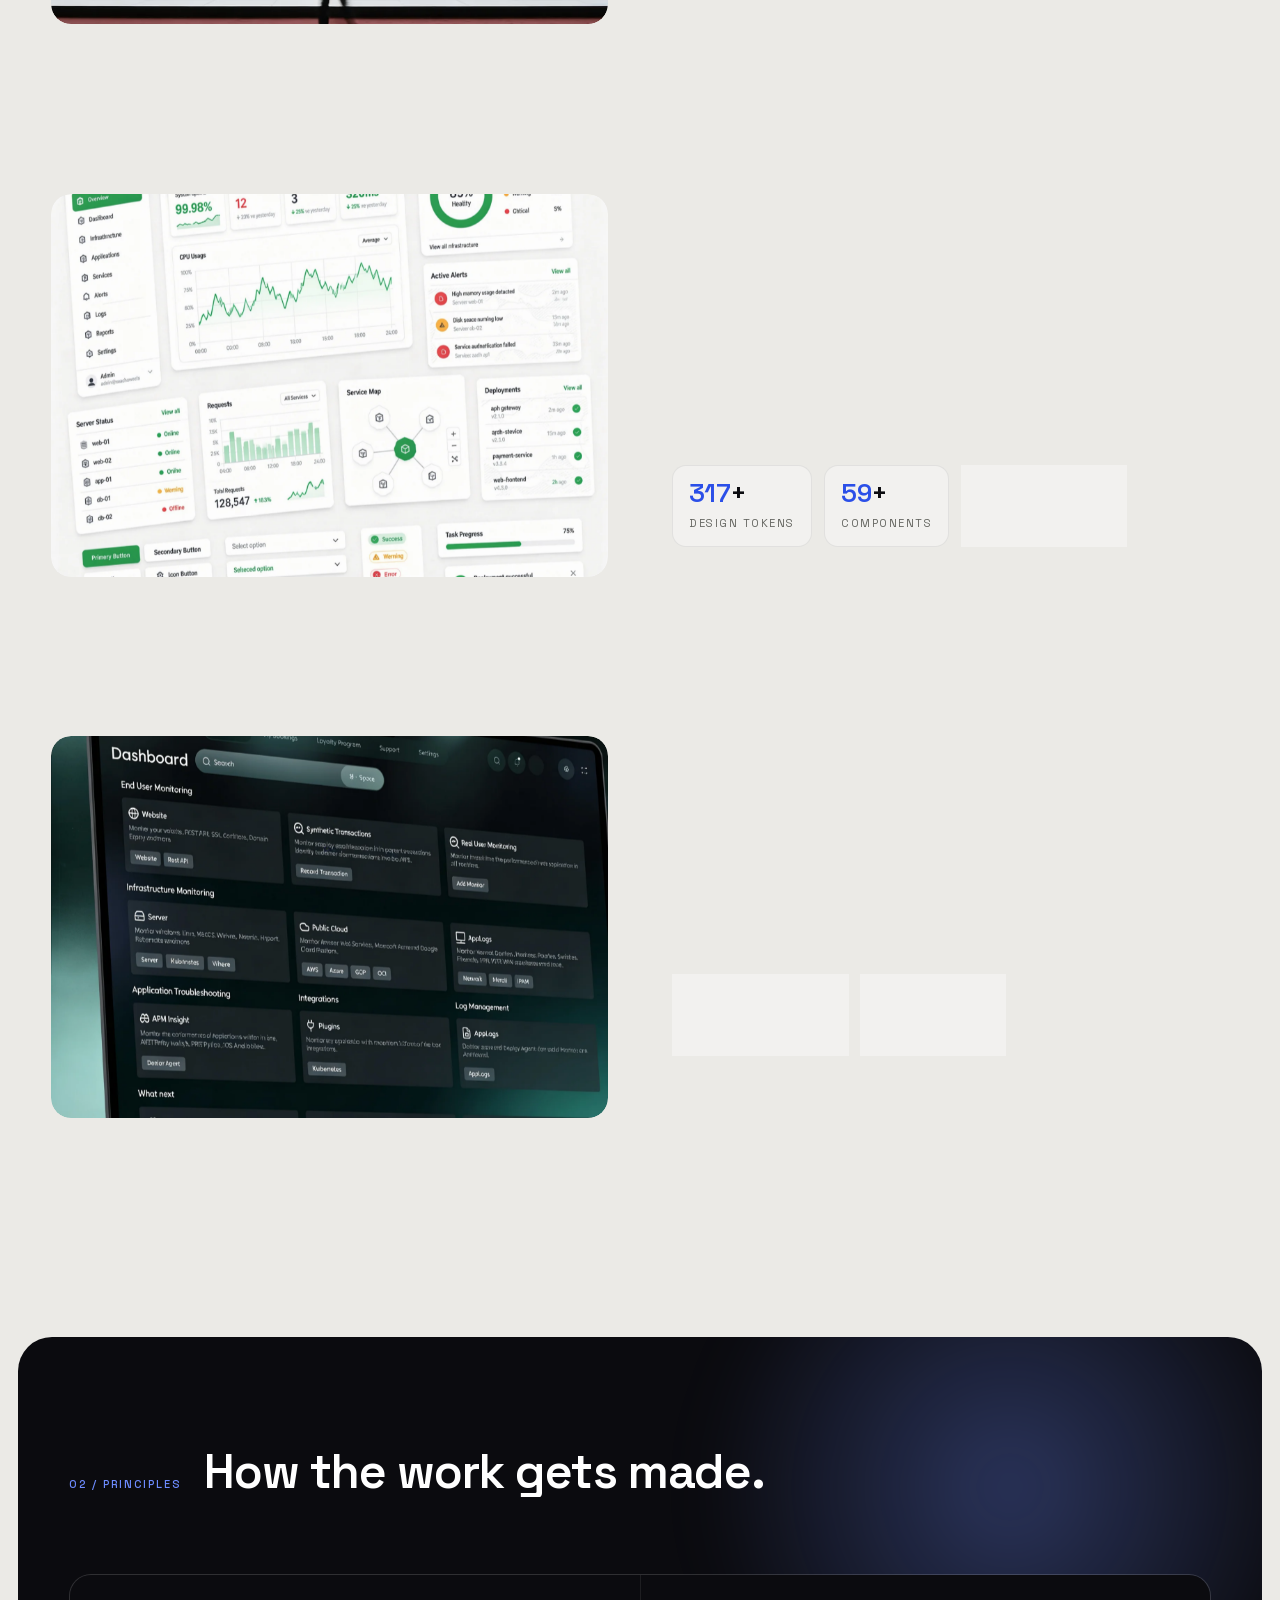
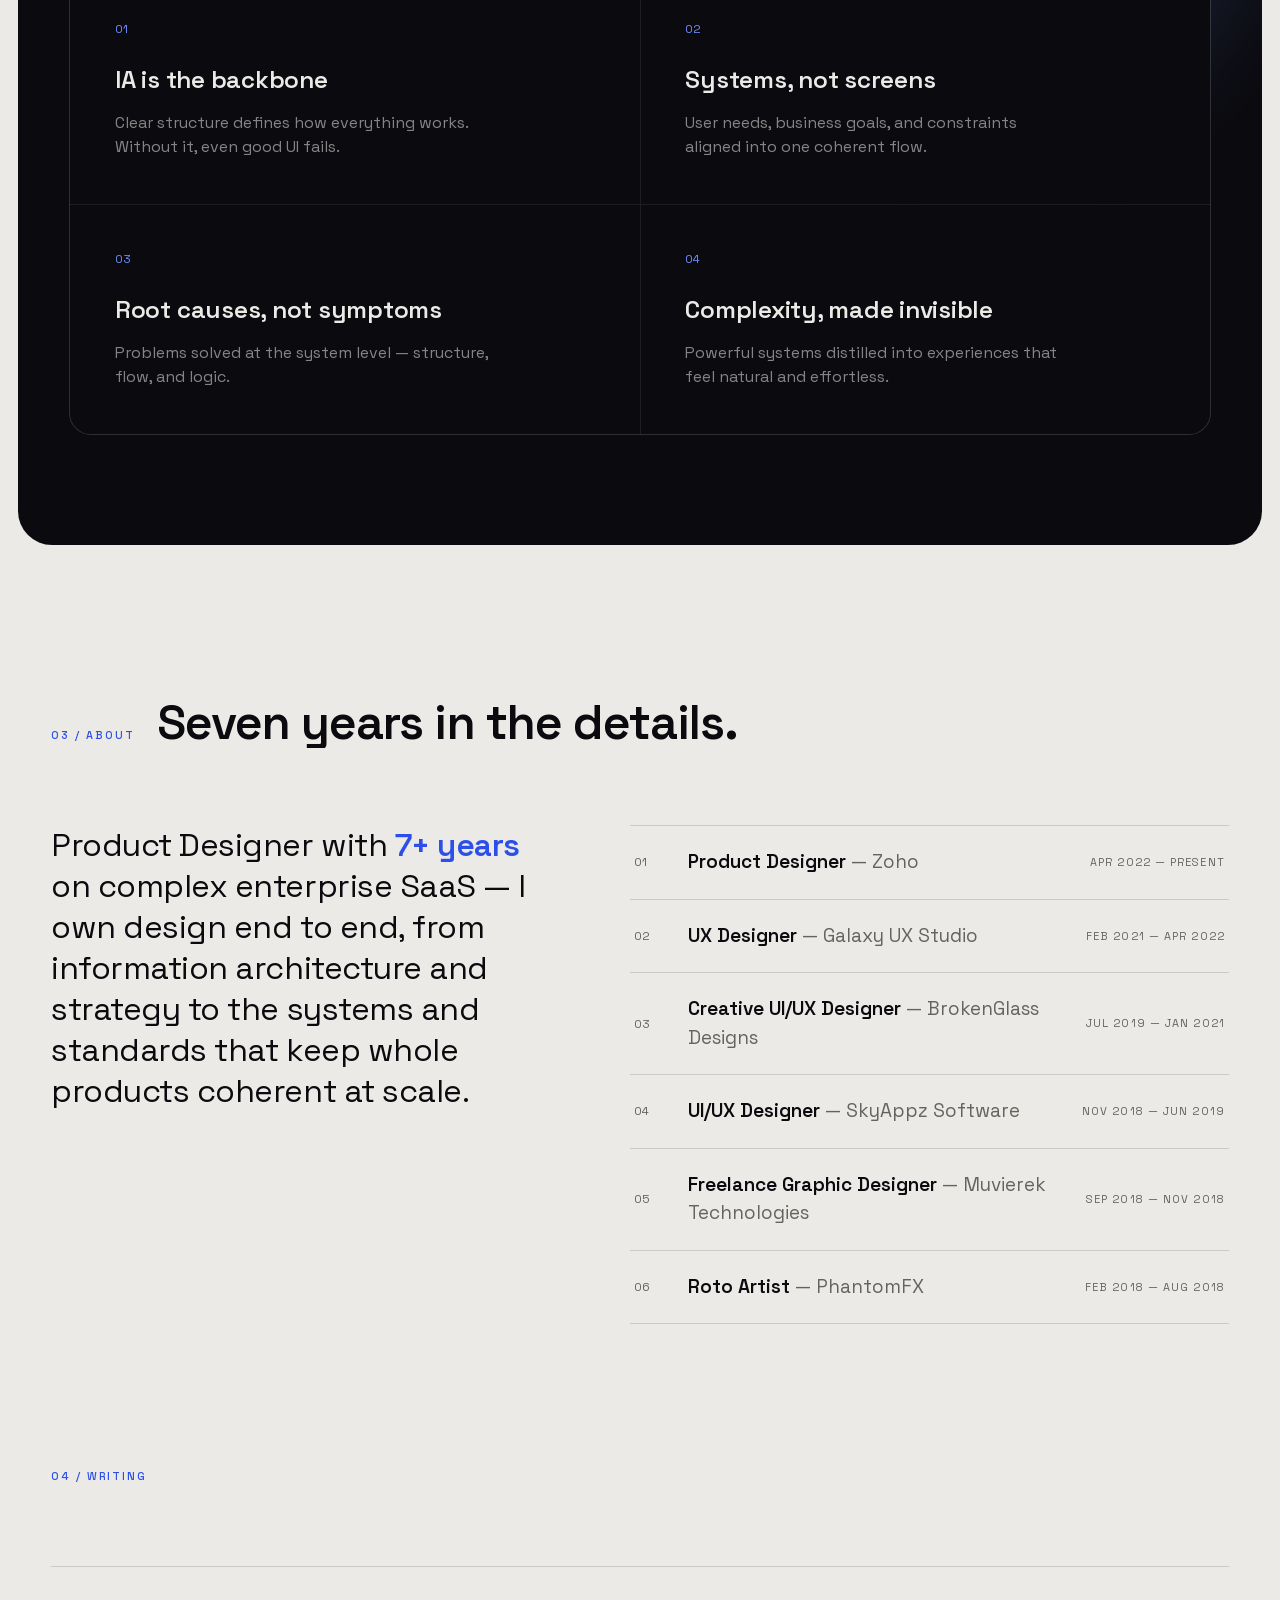
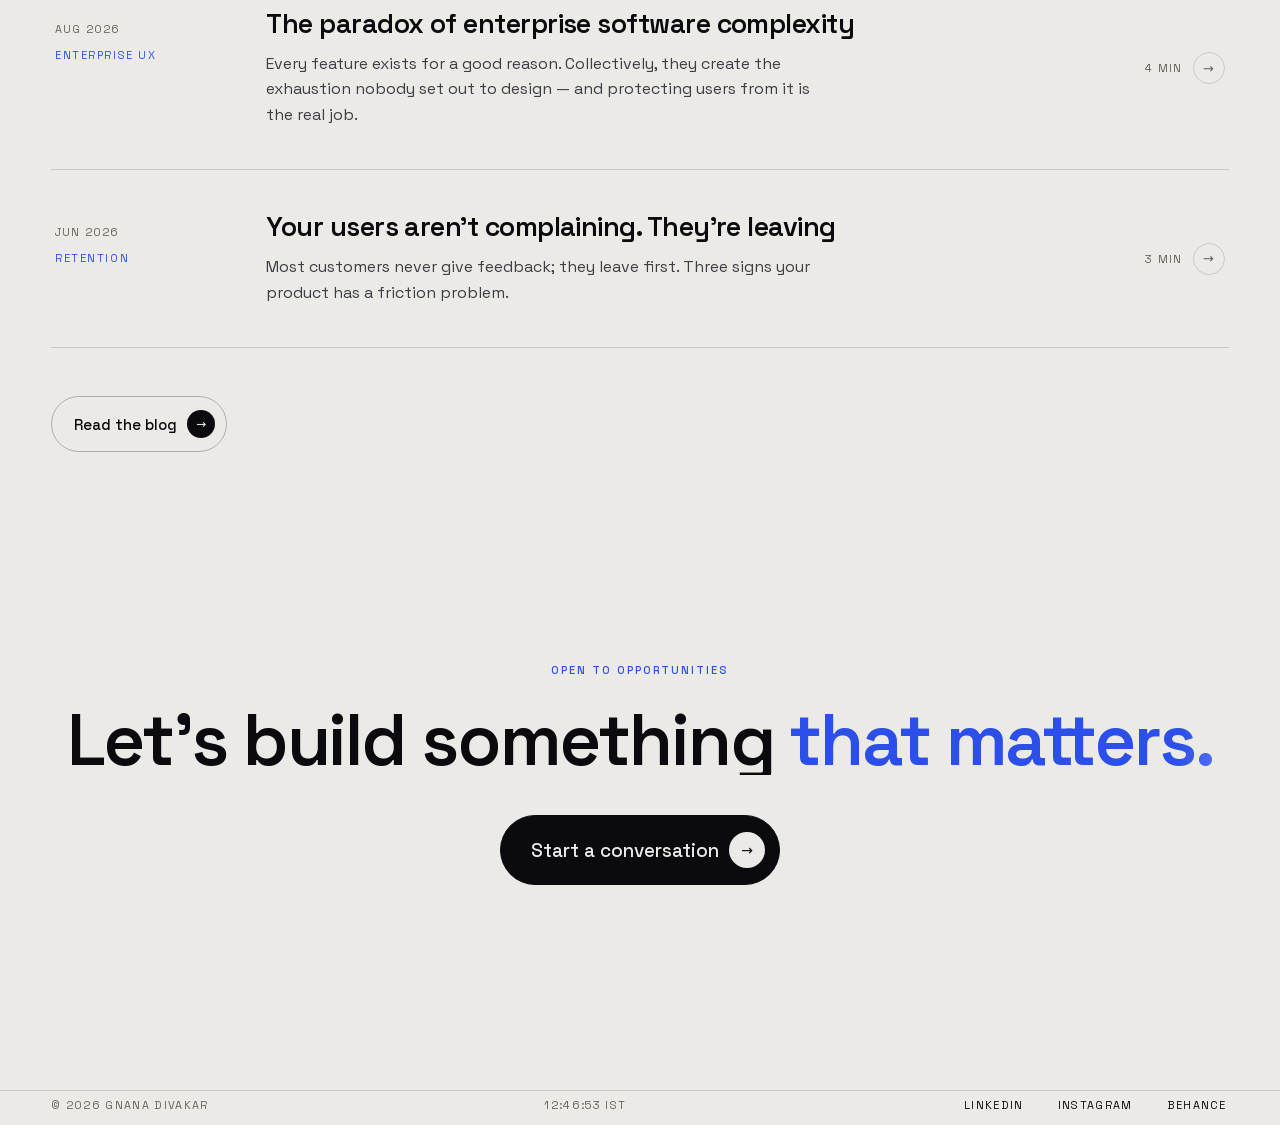
==== commit 43c48fb5: "Add files via upload" ====
--- a/index.html
+++ b/index.html
@@ -4,7 +4,21 @@
 <meta charset="UTF-8" />
 <meta name="viewport" content="width=device-width, initial-scale=1.0" />
 <title>Gnana Divakar — Product Designer</title>
-<meta name="description" content="Gnana Divakar — designing SaaS products and websites that remove complexity and guide users forward." />
+<meta name="description" content="Gnana Divakar — product designer leading end-to-end design on complex enterprise SaaS: structure, systems, and the measurable outcomes that follow." />
+<link rel="canonical" href="https://gnanadivakar.in/" />
+<link rel="icon" href="assets/favicon.svg" type="image/svg+xml" />
+<meta property="og:type" content="website" />
+<meta property="og:site_name" content="Gnana Divakar" />
+<meta property="og:url" content="https://gnanadivakar.in/" />
+<meta property="og:title" content="Gnana Divakar — Product Designer" />
+<meta property="og:description" content="Gnana Divakar — designing SaaS products and websites that remove complexity and guide users forward." />
+<meta property="og:image" content="https://gnanadivakar.in/assets/img/og.jpg" />
+<meta property="og:image:width" content="1200" />
+<meta property="og:image:height" content="630" />
+<meta name="twitter:card" content="summary_large_image" />
+<meta name="twitter:title" content="Gnana Divakar — Product Designer" />
+<meta name="twitter:description" content="Gnana Divakar — designing SaaS products and websites that remove complexity and guide users forward." />
+<meta name="twitter:image" content="https://gnanadivakar.in/assets/img/og.jpg" />
 <link rel="stylesheet" href="assets/theme.css" />
 </head>
 <body>
@@ -20,6 +34,7 @@
     <div class="nav-links">
       <a href="work.html" class="navlink" data-cursor>Work</a>
       <a href="about.html" class="navlink" data-cursor>About</a>
+      <a href="blog.html" class="navlink" data-cursor>Blog</a>
       <a href="contact.html" class="btn btn-primary btn-sm" data-cursor data-magnetic><span>Let's talk</span><span class="dot">→</span></a>
     </div>
   </div>
@@ -27,14 +42,13 @@
 
 <!-- HERO -->
 <header class="hero wrap" id="top">
-  <div class="eyebrow mono"><span class="rule"></span>Product Designer — SaaS &amp; Enterprise</div>
+  <div class="eyebrow mono"><span class="rule"></span>Product Designer · Enterprise SaaS &amp; Systems</div>
   <h1>
-    <span class="line-mask"><span>Most people treat</span></span>
-    <span class="line-mask"><span>design as a layer.</span></span>
-    <span class="line-mask"><span><span class="accent">Design is the product.</span></span></span>
+    <span class="line-mask"><span>From chaotic complexity</span></span>
+    <span class="line-mask"><span><span class="accent">to elegant simplicity.</span></span></span>
   </h1>
   <div class="hero-foot">
-    <p class="hero-lede reveal">I am Gnana Divakar — a Product Designer crafting SaaS products and websites that remove complexity and guide users forward.</p>
+    <p class="hero-lede reveal">I'm Gnana Divakar, a product designer with 7+ years in enterprise SaaS, currently at Zoho. I lead design from the structure up — turning tangled, multi-role systems into products that feel inevitable, and the complexity invisible.</p>
     <a href="#work" class="scroll-cue mono" data-cursor>Scroll to explore <span class="l"></span></a>
   </div>
 </header>
@@ -42,8 +56,8 @@
 <!-- MARQUEE -->
 <div class="marquee" aria-hidden="true">
   <div class="track">
-    <span class="item">UX Design</span><span class="item">Design Systems</span><span class="item">Product Strategy</span><span class="item">Website</span><span class="item">SaaS &amp; Enterprise</span><span class="item">Business Outcomes</span>
-    <span class="item">UX Design</span><span class="item">Design Systems</span><span class="item">Product Strategy</span><span class="item">Website</span><span class="item">SaaS &amp; Enterprise</span><span class="item">Business Outcomes</span>
+    <span class="item">Onboarding</span><span class="item">Enterprise</span><span class="item">SaaS</span><span class="item">B2B</span><span class="item">B2C</span><span class="item">FinTech</span>
+    <span class="item">Onboarding</span><span class="item">Enterprise</span><span class="item">SaaS</span><span class="item">B2B</span><span class="item">B2C</span><span class="item">FinTech</span>
   </div>
 </div>
 
@@ -54,48 +68,48 @@
     <h2 class="line-mask"><span>The pursuit of simple.</span></h2>
   </div>
 
-  <article class="case">
-    <div class="case-media" data-cursor="view"><span class="case-idx mono">01</span>
+  <a class="case" href="work/amplify.html" data-cursor="view" aria-label="Read the Amplify case study">
+    <div class="case-media"><span class="case-idx mono">01</span>
       <div class="frame"><img data-parallax src="assets/img/case-amplify.webp" alt="Amplify unified dashboard mockup"></div>
     </div>
     <div class="case-body reveal">
-      <div class="meta">SaaS<span class="dot"></span>2024 — 2025</div>
-      <h3>Amplify — ecosystem integration &amp; unified experience</h3>
-      <p>Consolidating a fragmented service platform into one seamless workflow for barbers, owners, and clients.</p>
+      <div class="meta">SaaS<span class="dot"></span>2021 — 2022</div>
+      <h3>Amplify — one platform for eight barbershop roles</h3>
+      <p>Led the redesign of a fragmented US barbershop platform — unifying eight roles into one coherent flow, from research and IA through to shipped UI. Booking and management tasks got 22% faster.</p>
       <div class="metrics">
-        <div class="metric"><div class="v"><em data-count="8">0</em>→<em data-count="1">0</em></div><div class="k">roles unified</div></div>
-        <div class="metric"><div class="v">+<em data-count="22">0</em>%</div><div class="k">task efficiency</div></div>
-        <div class="metric"><div class="v"><em data-count="200">0</em>+</div><div class="k">testers</div></div>
-      </div>
-      <a href="work-amplify.html" class="case-link" data-cursor data-magnetic>Read case study <span class="arw">→</span></a>
-    </div>
-  </article>
-
-  <article class="case">
-    <div class="case-media" data-cursor="view"><span class="case-idx mono">02</span>
+        <div class="metric"><div class="v"><em data-count="8">8</em>→<em data-count="1">1</em></div><div class="k">roles unified</div></div>
+        <div class="metric"><div class="v">+<em data-count="22">22</em>%</div><div class="k">task efficiency</div></div>
+        <div class="metric"><div class="v">+<em data-count="18">18</em>%</div><div class="k">booking success</div></div>
+      </div>
+      <span class="case-link">Read case study <span class="arw">→</span></span>
+    </div>
+  </a>
+
+  <a class="case" href="work/core-systems.html" data-cursor="view" aria-label="Explore the Core Systems case study">
+    <div class="case-media"><span class="case-idx mono">02</span>
       <div class="frame"><img data-parallax src="assets/img/case-systems.webp" alt="Design system component library mockup"></div>
     </div>
     <div class="case-body reveal">
       <div class="meta">Design System<span class="dot"></span>2025 — Present</div>
-      <h3>Core Systems — AI-driven design system</h3>
-      <p>A token-based design system for enterprise SaaS, built with an AI-driven workflow — so a small team ships accessible foundations, components, and theming at platform scale.</p>
+      <h3>Core Systems — an enterprise design system, built with AI in the loop</h3>
+      <p>Owned the token architecture, component library and accessible theming for a large SaaS product — one source of truth that put multiple teams on the same system and cut time-to-ship.</p>
       <div class="metrics">
-        <div class="metric"><div class="v"><em data-count="320">0</em>+</div><div class="k">design tokens</div></div>
-        <div class="metric"><div class="v"><em data-count="60">0</em>+</div><div class="k">components</div></div>
-        <div class="metric"><div class="v">AA</div><div class="k">WCAG compliant</div></div>
-      </div>
-      <a href="work-systems.html" class="case-link" data-cursor data-magnetic>Explore the system <span class="arw">→</span></a>
-    </div>
-  </article>
+        <div class="metric"><div class="v"><em data-count="320">320</em>+</div><div class="k">design tokens</div></div>
+        <div class="metric"><div class="v"><em data-count="60">60</em>+</div><div class="k">components</div></div>
+        <div class="metric"><div class="v"><em data-count="8">8</em>+</div><div class="k">teams onboarded</div></div>
+      </div>
+      <span class="case-link">Explore the system <span class="arw">→</span></span>
+    </div>
+  </a>
 
   <article class="case">
     <div class="case-media" data-cursor="view"><span class="case-idx mono">03</span>
-      <div class="frame"><img data-parallax src="assets/img/case-onboarding.webp" alt="Mobile onboarding flow mockup"></div>
+      <div class="frame"><img data-parallax src="assets/img/case-onboarding.webp" alt="Onboarding dashboard mockup"></div>
     </div>
     <div class="case-body reveal">
       <div class="meta">Onboarding<span class="dot"></span>2025 — Present</div>
       <h3>User onboarding — optimizing the path to value</h3>
-      <p>Reducing friction in early user journeys so new users reach their first meaningful outcome faster.</p>
+      <p>Reframing early user journeys around the first real outcome — removing friction at the system level so new users reach value faster.</p>
       <div class="metrics">
         <div class="metric"><div class="v">Faster</div><div class="k">path to first value</div></div>
         <div class="metric"><div class="v">Less</div><div class="k">cognitive load</div></div>
@@ -128,7 +142,7 @@
     <h2 class="line-mask"><span>Seven years in the details.</span></h2>
   </div>
   <div class="about-grid">
-    <p class="about-intro reveal">Product Designer with <b>7+ years</b> of experience on complex SaaS systems — focused on clarity, structure, and scalable design.</p>
+    <p class="about-intro reveal">Product Designer with <b>7+ years</b> on complex enterprise SaaS — I own design end to end, from information architecture and strategy to the systems and standards that keep whole products coherent at scale.</p>
     <div class="reveal">
       <div class="exp-row"><span class="r-num">01</span><span class="r-role">Product Designer <span>— Zoho</span></span><span class="r-date">Apr 2022 — Present</span></div>
       <div class="exp-row"><span class="r-num">02</span><span class="r-role">UX Designer <span>— Galaxy UX Studio</span></span><span class="r-date">Feb 2021 — Apr 2022</span></div>
@@ -137,6 +151,35 @@
       <div class="exp-row"><span class="r-num">05</span><span class="r-role">Freelance Graphic Designer <span>— Muvierek Technologies</span></span><span class="r-date">Sep 2018 — Nov 2018</span></div>
       <div class="exp-row"><span class="r-num">06</span><span class="r-role">Roto Artist <span>— PhantomFX</span></span><span class="r-date">Feb 2018 — Aug 2018</span></div>
     </div>
+  </div>
+</section>
+
+<!-- WRITING -->
+<section id="writing" class="wrap">
+  <div class="sec-head">
+    <span class="mono num">04 / Writing</span>
+    <h2 class="line-mask"><span>Notes on the craft.</span></h2>
+  </div>
+  <div class="postlist reveal">
+    <a class="post" href="blog/2026/08/enterprise-complexity-paradox.html" data-cursor>
+      <div class="p-meta"><span class="p-date">Aug 2026</span><span class="p-cat">Enterprise UX</span></div>
+      <div class="p-body">
+        <h3>The paradox of enterprise software complexity</h3>
+        <p class="p-exc">Every feature exists for a good reason. Collectively, they create the exhaustion nobody set out to design — and protecting users from it is the real job.</p>
+      </div>
+      <span class="p-read">4 min <span class="arw">→</span></span>
+    </a>
+    <a class="post" href="blog/2026/06/users-arent-complaining.html" data-cursor>
+      <div class="p-meta"><span class="p-date">Jun 2026</span><span class="p-cat">Retention</span></div>
+      <div class="p-body">
+        <h3>Your users aren't complaining. They're leaving</h3>
+        <p class="p-exc">Most customers never give feedback; they leave first. Three signs your product has a friction problem.</p>
+      </div>
+      <span class="p-read">3 min <span class="arw">→</span></span>
+    </a>
+  </div>
+  <div class="writing-foot">
+    <a href="blog.html" class="btn btn-secondary reveal" data-cursor data-magnetic><span>Read the blog</span><span class="dot">→</span></a>
   </div>
 </section>
 
--- a/assets/theme.css
+++ b/assets/theme.css
@@ -10,7 +10,7 @@
   --paper-2:#E2E1DC;
   --ink:#0B0B0F;
   --ink-soft:#3D3F47;
-  --ink-mute:#8A8B85;
+  --ink-mute:#63645F;
   --accent:#2B4FE8;
   --accent-2:#6E8CFF;
   --line:rgba(11,11,15,.14);
@@ -26,7 +26,8 @@
   --pad:clamp(22px,4vw,56px);
   --ease:cubic-bezier(.16,1,.3,1);
   --display:"Space Grotesk",system-ui,sans-serif;
-  --mono:"JetBrains Mono",ui-monospace,monospace;
+  /* was JetBrains Mono — monospace labels read poorly at small sizes; use the sans family everywhere */
+  --mono:"Space Grotesk",system-ui,sans-serif;
 }
 *{margin:0;padding:0;box-sizing:border-box}
 html{scroll-behavior:smooth}
@@ -42,8 +43,8 @@
 }
 a{color:inherit;text-decoration:none}
 img{display:block;max-width:100%}
-em{font-style:normal}
-.italic-bold{font-style:italic;color:var(--accent)}
+em,i{font-style:normal}
+.italic-bold{font-style:normal;color:var(--accent)}
 .text-accent{color:var(--accent)}
 .mono{font-family:var(--mono);text-transform:uppercase;letter-spacing:.18em;font-size:11px;font-weight:500}
 .wrap{max-width:var(--maxw);margin:0 auto;padding:0 var(--pad)}
@@ -96,7 +97,7 @@
 body.menu-open .mobile-menu{opacity:1;visibility:visible;transition:opacity .4s var(--ease)}
 .mobile-menu-inner{display:flex;flex-direction:column;gap:6px;text-align:center;padding:24px}
 .mm-link{font-family:var(--display);font-weight:600;font-size:clamp(2.1rem,11vw,3.2rem);letter-spacing:-.025em;line-height:1.18;color:var(--ink);opacity:0;transform:translateY(18px);transition:opacity .5s var(--ease),transform .5s var(--ease),color .3s}
-.mm-link.mm-cta{color:var(--accent);font-style:italic}
+.mm-link.mm-cta{color:var(--accent)}
 body.menu-open .mm-link{opacity:1;transform:none}
 body.menu-open .mm-link:nth-child(1){transition-delay:.1s}
 body.menu-open .mm-link:nth-child(2){transition-delay:.16s}
@@ -153,13 +154,13 @@
   -webkit-mask-image:radial-gradient(ellipse 46% 60% at 84% 40%,#000,transparent 68%);mask-image:radial-gradient(ellipse 46% 60% at 84% 40%,#000,transparent 68%);
   opacity:.55;animation:motif-drift 26s linear infinite}
 @keyframes motif-drift{to{background-position:26px 26px}}
-.hero .eyebrow{color:var(--ink-mute);margin-bottom:22px;display:flex;gap:14px;align-items:center}
-.hero .eyebrow .rule{flex:0 0 38px;height:1px;background:var(--ink-mute)}
+.hero .eyebrow{color:var(--ink-soft);margin-bottom:22px;display:flex;gap:14px;align-items:center}
+.hero .eyebrow .rule{flex:0 0 38px;height:1px;background:var(--ink-soft)}
 .hero h1{font-family:var(--display);font-size:clamp(2.4rem,6.2vw,5.4rem);line-height:1;letter-spacing:-.03em;font-weight:600}
 /* subtle copy-driven animation: staggered line reveal + living sheen on the accent */
 .hero h1 .line-mask:nth-child(2)>*{transition-delay:.1s}
 .hero h1 .line-mask:nth-child(3)>*{transition-delay:.2s}
-.hero h1 .accent{font-style:italic;color:var(--accent);
+.hero h1 .accent{font-style:normal;color:var(--accent);
   background:linear-gradient(100deg,var(--accent) 42%,var(--accent-2) 50%,var(--accent) 58%);
   background-size:220% 100%;-webkit-background-clip:text;background-clip:text;-webkit-text-fill-color:transparent;
   animation:sheen 7s ease-in-out infinite}
@@ -215,7 +216,11 @@
    WORK — alternating parallax case layout
    ============================================================ */
 #work{padding-top:clamp(70px,9vw,120px)}
-.case{display:grid;grid-template-columns:1fr 1fr;gap:clamp(32px,5vw,72px);align-items:center;padding:clamp(40px,5vw,64px) 0;border-top:1px solid var(--line)}
+/* homepage .wrap sections have no default vertical padding (.wrap zeroes it); give the About→Writing
+   boundary the same rhythm as the rest so the blog section isn't tight against the experience list */
+#writing{padding-top:clamp(70px,9vw,120px)}
+.case{display:grid;grid-template-columns:1fr 1fr;gap:clamp(32px,5vw,72px);align-items:center;padding:clamp(40px,5vw,64px) 0;border-top:1px solid var(--line);color:inherit;text-decoration:none}
+a.case{cursor:pointer}
 .case:last-child{border-bottom:1px solid var(--line)}
 /* consistent layout: image left, content right on every case */
 .case-media{position:relative;border-radius:var(--r);overflow:hidden;aspect-ratio:16/11;background:var(--paper-2)}
@@ -232,11 +237,11 @@
 .metric{background:rgba(255,255,255,.35);border:1px solid var(--line-soft);border-radius:14px;padding:14px 16px;min-width:118px;backdrop-filter:blur(6px)}
 .metric .v{font-size:26px;font-weight:600;letter-spacing:-.02em;line-height:1}
 .metric .v em{font-style:normal;color:var(--accent)}
-.metric .k{color:var(--ink-mute);font-size:10px;text-transform:uppercase;letter-spacing:.14em;font-family:var(--mono);margin-top:9px}
+.metric .k{color:var(--ink-mute);font-size:11px;text-transform:uppercase;letter-spacing:.14em;font-family:var(--mono);margin-top:9px}
 .case-link{display:inline-flex;align-items:center;gap:11px;font-weight:500;position:relative;width:fit-content}
 .case-link.soon{color:var(--ink-mute);pointer-events:none}
 .case-link .arw{display:inline-grid;place-items:center;width:30px;height:30px;border:1px solid var(--line);border-radius:50%;transition:transform .4s var(--ease),background .4s,color .4s,border-color .4s}
-.case-link:not(.soon):hover .arw{transform:rotate(-45deg);background:var(--ink);color:var(--paper);border-color:var(--ink)}
+.case:hover .case-link:not(.soon) .arw,.case-link:not(.soon):hover .arw{transform:rotate(-45deg);background:var(--ink);color:var(--paper);border-color:var(--ink)}
 @media (max-width:880px){.case{grid-template-columns:1fr;gap:24px;padding:34px 0}}
 
 /* ============================================================
@@ -294,7 +299,7 @@
 .s3cat .s3-ix{font-family:var(--mono);font-size:11px;letter-spacing:.14em;color:var(--ink-mute);transition:color .35s}
 .s3-main{display:flex;flex-direction:column;gap:5px;min-width:0}
 .s3-name{font-family:var(--display);font-weight:600;font-size:clamp(1.15rem,1.7vw,1.5rem);letter-spacing:-.02em;line-height:1.05;color:var(--ink-mute);transition:color .35s}
-.s3-sub{font-size:12px;color:var(--ink-mute);opacity:.8}
+.s3-sub{font-size:12px;color:var(--ink-mute)}
 .s3-count{font-family:var(--mono);font-size:11px;color:var(--ink-mute);width:27px;height:27px;border:1px solid var(--line);border-radius:50%;display:grid;place-items:center;flex:0 0 auto;transition:all .35s var(--ease)}
 .s3cat::before{content:"";position:absolute;left:0;top:16px;bottom:16px;width:2px;background:var(--accent);transform:scaleY(0);transition:transform .35s var(--ease)}
 .s3cat:hover .s3-name{color:var(--ink)}
@@ -310,7 +315,7 @@
 .s3tool .tile{width:44px;height:44px;display:grid;place-items:center;flex:0 0 auto}
 .s3tool .tile img{width:100%;height:100%;object-fit:contain;filter:grayscale(1);opacity:.72;transition:filter .4s var(--ease),opacity .4s var(--ease)}
 .s3tool .tn{font-family:var(--display);font-weight:600;font-size:15px;letter-spacing:-.01em;display:block}
-.s3tool .tr{font-family:var(--mono);font-size:10px;text-transform:uppercase;letter-spacing:.12em;color:var(--ink-mute);margin-top:5px;display:block}
+.s3tool .tr{font-family:var(--mono);font-size:11px;text-transform:uppercase;letter-spacing:.12em;color:var(--ink-mute);margin-top:5px;display:block}
 .s3tool.is-dim{opacity:.55}
 .s3tool.is-dim .tile img{filter:grayscale(1);opacity:.5}
 .s3tool.is-on{border-color:var(--accent)}
@@ -325,7 +330,7 @@
 .contact{text-align:center;padding:clamp(120px,16vw,210px) 0}
 .contact .mono{color:var(--accent);margin-bottom:26px;display:inline-block}
 .contact h2{font-family:var(--display);font-size:clamp(2.2rem,5.6vw,4.8rem);letter-spacing:-.03em;line-height:.98;font-weight:600;margin-bottom:40px}
-.contact h2 em{font-style:italic;color:var(--accent);
+.contact h2 em{font-style:normal;color:var(--accent);
   background:linear-gradient(100deg,var(--accent) 42%,var(--accent-2) 50%,var(--accent) 58%);
   background-size:220% 100%;-webkit-background-clip:text;background-clip:text;-webkit-text-fill-color:transparent;
   animation:sheen 7s ease-in-out infinite}
@@ -344,6 +349,13 @@
 .channel .c-label{font-family:var(--mono);text-transform:uppercase;letter-spacing:.14em;font-size:11px;color:var(--ink-mute)}
 .channel .c-val{font-size:clamp(18px,2vw,26px);font-weight:600;letter-spacing:-.01em}
 .channel:hover .c-val{color:var(--accent)}
+/* mobile: stack label over value and let long emails / URLs wrap instead of overflowing */
+@media (max-width:560px){
+  .channel{grid-template-columns:30px 1fr;gap:4px 16px;align-items:start}
+  .channel .c-num{grid-column:1;grid-row:1}
+  .channel .c-label{grid-column:2;grid-row:1}
+  .channel .c-val{grid-column:2;grid-row:2;font-size:clamp(16px,4.6vw,21px);overflow-wrap:anywhere;word-break:break-word;min-width:0}
+}
 
 /* ---------- footer ---------- */
 footer{position:relative;z-index:2;padding:clamp(30px,4vw,48px) 0;border-top:1px solid var(--line)}
@@ -355,12 +367,67 @@
 .foot-grid .socials a:hover{background:rgba(11,11,15,.06);color:var(--accent)}
 
 /* ============================================================
+   BLOG / WRITING — editorial post list
+   ============================================================ */
+.postlist{border-top:1px solid var(--line)}
+.post{display:grid;grid-template-columns:minmax(118px,160px) 1fr auto;gap:clamp(18px,4vw,56px);align-items:baseline;padding:clamp(26px,3.4vw,42px) 4px;border-bottom:1px solid var(--line);position:relative;color:inherit;transition:padding-left .4s var(--ease)}
+.post::before{content:"";position:absolute;left:0;top:0;bottom:0;width:2px;background:var(--accent);transform:scaleY(0);transform-origin:bottom;transition:transform .4s var(--ease)}
+.post:not(.soon):hover{padding-left:18px}
+.post:not(.soon):hover::before{transform:scaleY(1)}
+.post .p-meta{display:flex;flex-direction:column;gap:9px;padding-top:4px}
+.post .p-date{font-family:var(--mono);font-size:11px;letter-spacing:.1em;text-transform:uppercase;color:var(--ink-mute)}
+.post .p-cat{font-family:var(--mono);font-size:11px;letter-spacing:.14em;text-transform:uppercase;color:var(--accent)}
+.post .p-body{min-width:0}
+.post .p-body h3{font-family:var(--display);font-weight:600;font-size:clamp(20px,2.1vw,29px);letter-spacing:-.02em;line-height:1.14;margin-bottom:11px;transition:color .3s var(--ease)}
+.post:not(.soon):hover .p-body h3{color:var(--accent)}
+.post .p-exc{color:var(--ink-soft);font-size:1rem;line-height:1.6;max-width:56ch}
+.post .p-read{display:inline-flex;align-items:center;gap:11px;white-space:nowrap;font-family:var(--mono);font-size:11px;letter-spacing:.1em;text-transform:uppercase;color:var(--ink-mute);align-self:center}
+.post .p-read .arw{display:inline-grid;place-items:center;width:32px;height:32px;border:1px solid var(--line);border-radius:50%;font-size:13px;transition:transform .4s var(--ease),background .4s,color .4s,border-color .4s}
+.post:not(.soon):hover .p-read .arw{transform:rotate(-45deg);background:var(--ink);color:var(--paper);border-color:var(--ink)}
+.post.soon{pointer-events:none}
+.post.soon .p-read .arw{opacity:.5}
+.post .p-tag{display:inline-block;font-family:var(--mono);font-size:11px;letter-spacing:.14em;text-transform:uppercase;color:var(--ink-mute);border:1px solid var(--line-2);border-radius:999px;padding:4px 10px;margin-left:10px}
+@media (max-width:760px){
+  .post{grid-template-columns:1fr;gap:12px;padding:28px 2px}
+  .post .p-meta{flex-direction:row;align-items:center;gap:14px;padding-top:0}
+  .post .p-read{align-self:start;margin-top:2px}
+}
+/* homepage writing teaser: lighter top rule so it nests in a section */
+.writing-foot{margin-top:clamp(30px,4vw,48px);display:flex;justify-content:flex-start}
+
+/* long-form article reading column */
+.article{max-width:min(100%,720px);margin:0 auto}
+.article > * + *{margin-top:22px}
+.article .lead{font-size:clamp(18px,1.5vw,22px);line-height:1.6;color:var(--ink-soft)}
+.article h2{font-family:var(--display);font-weight:600;font-size:clamp(22px,2.4vw,30px);letter-spacing:-.02em;line-height:1.2;margin-top:clamp(38px,4vw,54px)}
+.article p{color:var(--ink-soft);font-size:clamp(16px,1.15vw,18px);line-height:1.75}
+.article p b,.article p strong{color:var(--ink);font-weight:600}
+.article blockquote{border-left:3px solid var(--accent);padding-left:24px;margin:clamp(28px,3vw,40px) 0;font-family:var(--display);font-size:clamp(18px,1.6vw,23px);color:var(--ink);line-height:1.42}
+.article ol,.article ul{padding-left:1.3em;color:var(--ink-soft);font-size:clamp(16px,1.15vw,18px);line-height:1.75}
+.article li + li{margin-top:8px}
+.article li::marker{color:var(--accent);font-weight:600}
+.article figure{margin:clamp(30px,3.4vw,44px) auto}
+.article figure img{display:block;width:100%;height:auto;border:1px solid var(--line);border-radius:var(--r);background:var(--paper-2)}
+.article figure.meme{max-width:460px}
+.article figcaption{margin-top:12px;text-align:center;font-family:var(--mono);font-size:12px;letter-spacing:.04em;line-height:1.5;color:var(--ink-mute)}
+.article figcaption a{text-decoration:underline;text-underline-offset:3px}
+.post-foot{border-top:1px solid var(--line);margin-top:clamp(48px,6vw,72px);padding-top:clamp(26px,3vw,38px);display:flex;justify-content:space-between;align-items:center;gap:20px;flex-wrap:wrap}
+
+/* ============================================================
    CASE STUDY (Amplify) building blocks
    ============================================================ */
 .cs-hero{padding:calc(130px + clamp(20px,3vw,40px)) 0 clamp(28px,4vw,44px);border-bottom:1px solid var(--line)}
+.crumbs{display:flex;flex-wrap:wrap;align-items:center;gap:6px 10px;margin-bottom:20px;font-family:var(--mono);text-transform:uppercase;letter-spacing:.12em;font-size:12px;font-weight:500;color:var(--ink-mute)}
+.crumbs a{transition:color .3s var(--ease)}
+.crumbs a:hover{color:var(--accent)}
+/* larger hit areas for small text links, without changing layout */
+.logo,.crumbs a{position:relative}
+.logo::after,.crumbs a::after,.nav-links .navlink::before{content:"";position:absolute;inset:-13px -8px}
+.crumbs .sep{opacity:.6}
+.crumbs [aria-current]{color:var(--ink)}
 .cs-hero h1{font-family:var(--display);font-weight:600;letter-spacing:-.025em;line-height:1.04;font-size:clamp(2.1rem,4.6vw,3.9rem);margin-top:18px}
 .cs-tags{display:flex;flex-wrap:wrap;gap:8px;margin-top:22px}
-.tag{font-family:var(--mono);text-transform:uppercase;letter-spacing:.14em;font-size:10px;color:var(--ink-soft);border:1px solid var(--line-2);border-radius:999px;padding:6px 12px;white-space:nowrap}
+.tag{font-family:var(--mono);text-transform:uppercase;letter-spacing:.14em;font-size:11px;color:var(--ink-soft);border:1px solid var(--line-2);border-radius:999px;padding:6px 12px;white-space:nowrap}
 /* any tag/chip row wraps inside its container (used in case-study cards) */
 .cc-tags{display:flex;flex-wrap:wrap;gap:8px;min-width:0}
 .figure{position:relative;overflow:hidden;border:1px solid var(--line);border-radius:var(--r);background:var(--paper-2)}
@@ -415,13 +482,13 @@
 .quote{border-left:3px solid var(--accent);padding-left:26px}
 .quote .k{font-family:var(--mono);text-transform:uppercase;letter-spacing:.16em;font-size:11px;color:var(--accent);margin-bottom:14px}
 .quote p{font-size:clamp(16px,1.35vw,19px);line-height:1.75;color:var(--ink-soft)}
-.quote .pull{font-family:var(--display);font-style:italic;font-size:1.2rem;color:var(--ink-soft);margin-top:24px}
+.quote .pull{font-family:var(--display);font-size:1.2rem;color:var(--ink-soft);margin-top:24px}
 .callout{background:var(--metric-bg);border:1px solid var(--metric-border);padding:clamp(24px,3vw,40px);backdrop-filter:blur(6px)}
 .callout .k{font-family:var(--mono);text-transform:uppercase;letter-spacing:.16em;font-size:11px;color:var(--accent);margin-bottom:22px}
 .callout .stats{display:flex;flex-wrap:wrap;gap:44px}
 .callout .stat .v{font-family:var(--display);font-weight:700;font-size:2.2rem;line-height:1;color:var(--metric)}
 .callout .stat .l{font-family:var(--mono);text-transform:uppercase;letter-spacing:.13em;font-size:11px;color:var(--ink-soft);margin-top:8px;max-width:20ch}
-.callout .note{margin-top:24px;padding-top:22px;border-top:1px solid var(--metric-border);font-style:italic;color:var(--ink-mute)}
+.callout .note{margin-top:24px;padding-top:22px;border-top:1px solid var(--metric-border);color:var(--ink-mute)}
 .varbox{border:1px solid var(--line);background:var(--paper);padding:clamp(24px,2.5vw,34px)}
 .varbox .k{font-family:var(--mono);text-transform:uppercase;letter-spacing:.18em;font-size:11px;color:var(--accent);margin-bottom:22px}
 .varbox .grid{display:grid;grid-template-columns:1fr 1fr;gap:1px;background:var(--line);border:1px solid var(--line)}
@@ -433,24 +500,26 @@
 .metricgrid .m{background:var(--metric-bg);padding:clamp(20px,1.8vw,30px);backdrop-filter:blur(4px);min-width:0}
 .metricgrid .m .mn{font-family:var(--mono);letter-spacing:.16em;font-size:11px;color:var(--accent);margin-bottom:14px}
 .metricgrid .m .mv{font-family:var(--display);font-weight:700;line-height:1;color:var(--metric);font-size:clamp(2rem,3vw,2.8rem)}
-.metricgrid .m .ml{font-family:var(--mono);text-transform:uppercase;letter-spacing:.14em;font-size:10px;color:var(--ink-mute);margin-top:12px}
+.metricgrid .m .ml{font-family:var(--mono);text-transform:uppercase;letter-spacing:.14em;font-size:11px;color:var(--ink-mute);margin-top:12px;overflow-wrap:anywhere}
 .metricgrid .m .md{font-size:.92rem;color:var(--ink-soft);margin-top:10px;line-height:1.55}
 .metricgrid .m .ba{margin-top:20px}
-.metricgrid .m .ba .r{display:flex;justify-content:space-between;font-family:var(--mono);text-transform:uppercase;letter-spacing:.1em;font-size:10px;color:var(--ink-mute)}
+.metricgrid .m .ba .r{display:flex;justify-content:space-between;font-family:var(--mono);text-transform:uppercase;letter-spacing:.1em;font-size:11px;color:var(--ink-mute)}
 .metricgrid .m .ba .bar{height:2px;background:var(--rule-color);margin:8px 0;overflow:hidden}
 .metricgrid .m .ba .bar i{display:block;height:100%;background:var(--metric);width:0;transition:width 1.3s var(--ease)}
 .metricgrid .m .ba .bar.in i{width:var(--w)}
-@media (max-width:960px){.metricgrid{grid-template-columns:repeat(2,1fr)}}
+@media (max-width:1180px){.metricgrid{grid-template-columns:repeat(2,1fr)}}
 @media (max-width:520px){.metricgrid{grid-template-columns:1fr}}
 .two-col{display:grid;grid-template-columns:repeat(12,1fr);gap:clamp(24px,4vw,48px)}
 .two-col .lead-col{grid-column:span 3}
 .two-col .body-col{grid-column:span 9}
-@media (max-width:820px){.two-col{grid-template-columns:1fr}.two-col .lead-col,.two-col .body-col{grid-column:auto}}
+/* collapse to one column on mobile — !important + >* so inline grid-column spans (e.g. hero) can't force implicit tracks and overflow.
+   min-width:0 lets the grid items shrink below their content's min-content so inner overflow-x:auto scroll regions (e.g. the variants×states matrix) can activate instead of stretching the page. */
+@media (max-width:820px){.two-col{grid-template-columns:1fr !important}.two-col>*{grid-column:1 / -1 !important;min-width:0}}
 .sec-grid{display:grid;grid-template-columns:repeat(12,1fr);gap:clamp(24px,4vw,48px)}
 .sec--alt{background:var(--paper-2)}
 
 /* ---- case-study / sub-page compatibility helpers ---- */
-.eyebrow{font-family:var(--mono);text-transform:uppercase;letter-spacing:.16em;font-size:11px;font-weight:500;color:var(--ink-mute)}
+.eyebrow{font-family:var(--mono);text-transform:uppercase;letter-spacing:.12em;font-size:12px;font-weight:500;color:var(--ink-soft)}
 .hero .eyebrow{font-family:var(--mono)}
 .sec{padding:clamp(72px,10vw,132px) 0;border-bottom:1px solid var(--line)}
 .sec-h{font-family:var(--display);font-weight:600;letter-spacing:-.025em;line-height:1.12;font-size:clamp(28px,3.4vw,46px)}
@@ -461,7 +530,7 @@
 .sec-grid .col-7{grid-column:span 7}
 .sec-grid .col-8{grid-column:span 8}
 .sec-grid .col-9{grid-column:span 9}
-@media (max-width:820px){.sec-grid [class*="col-"]{grid-column:auto}}
+@media (max-width:820px){.sec-grid{grid-template-columns:1fr}.sec-grid [class*="col-"]{grid-column:auto}}
 .cta{padding:clamp(80px,10vw,132px) 0;border-bottom:1px solid var(--line)}
 .cta .cta-grid{display:grid;grid-template-columns:1fr 1fr;gap:clamp(32px,5vw,64px);align-items:center}
 .cta .cta-kicker{font-family:var(--mono);text-transform:uppercase;letter-spacing:.16em;font-size:11px;font-weight:500;color:var(--accent);margin-bottom:18px;display:inline-flex;align-items:center;gap:10px}
@@ -487,8 +556,8 @@
 .ds-sw:hover{transform:translateY(-3px);border-color:var(--line-2)}
 .ds-sw .chip{height:74px;border-bottom:1px solid var(--line-soft)}
 .ds-sw .sw-meta{padding:11px 13px}
-.ds-sw .sw-name{font-family:var(--mono);font-size:10px;text-transform:uppercase;letter-spacing:.1em;color:var(--ink)}
-.ds-sw .sw-val{font-family:var(--mono);font-size:10px;color:var(--ink-mute);margin-top:4px}
+.ds-sw .sw-name{font-family:var(--mono);font-size:11px;text-transform:uppercase;letter-spacing:.1em;color:var(--ink)}
+.ds-sw .sw-val{font-family:var(--mono);font-size:11px;color:var(--ink-mute);margin-top:4px}
 
 /* type scale */
 .ds-type{border-top:1px solid var(--line)}
@@ -496,7 +565,7 @@
 .ds-type .ty .tk{font-family:var(--mono);font-size:11px;letter-spacing:.1em;text-transform:uppercase;color:var(--ink-mute)}
 .ds-type .ty .tv{font-family:var(--display);font-weight:600;letter-spacing:-.02em;line-height:1;color:var(--ink);white-space:nowrap;overflow:hidden;text-overflow:ellipsis}
 .ds-type .ty .ts{font-family:var(--mono);font-size:11px;color:var(--ink-mute);white-space:nowrap;text-align:right}
-@media (max-width:620px){.ds-type .ty{grid-template-columns:1fr auto;gap:10px}.ds-type .ty .tk{grid-column:1/-1}}
+@media (max-width:620px){.ds-type .ty{grid-template-columns:1fr auto;gap:10px}.ds-type .ty .tk{grid-column:1/-1}.ds-type .ty .tv{white-space:normal;overflow:visible;line-height:1.1;min-width:0}}
 
 /* spacing scale */
 .ds-space{display:flex;flex-direction:column;gap:11px}
@@ -511,14 +580,14 @@
 .ds-tile .box.e1{box-shadow:0 1px 2px rgba(11,11,15,.08)}
 .ds-tile .box.e2{box-shadow:0 6px 16px rgba(11,11,15,.10)}
 .ds-tile .box.e3{box-shadow:0 18px 40px rgba(11,11,15,.14)}
-.ds-tile .tl-k{font-family:var(--mono);font-size:10px;text-transform:uppercase;letter-spacing:.12em;color:var(--ink)}
-.ds-tile .tl-v{font-family:var(--mono);font-size:10px;color:var(--ink-mute);margin-top:4px}
+.ds-tile .tl-k{font-family:var(--mono);font-size:11px;text-transform:uppercase;letter-spacing:.12em;color:var(--ink)}
+.ds-tile .tl-v{font-family:var(--mono);font-size:11px;color:var(--ink-mute);margin-top:4px}
 
 /* live component specimens */
 .ds-specimens{display:grid;grid-template-columns:repeat(auto-fill,minmax(238px,1fr));gap:12px}
 .ds-spec{border:1px solid var(--line);border-radius:16px;background:var(--paper);padding:22px;display:flex;flex-direction:column;gap:16px;min-height:150px;transition:border-color .3s var(--ease),transform .3s var(--ease)}
 .ds-spec:hover{border-color:var(--line-2);transform:translateY(-3px)}
-.ds-spec .spec-k{font-family:var(--mono);font-size:10px;text-transform:uppercase;letter-spacing:.14em;color:var(--ink-mute)}
+.ds-spec .spec-k{font-family:var(--mono);font-size:11px;text-transform:uppercase;letter-spacing:.14em;color:var(--ink-mute)}
 .ds-spec .spec-stage{flex:1;display:flex;flex-wrap:wrap;align-items:center;gap:10px}
 .ds-spec .spec-stage.col{flex-direction:column;align-items:stretch}
 
@@ -529,7 +598,7 @@
 .ds-btn.sm{font-size:12px;padding:7px 13px}
 .ds-field{font-family:var(--display);font-size:13px;border:1px solid var(--line-2);border-radius:10px;padding:10px 12px;background:var(--paper);color:var(--ink-mute);width:100%}
 .ds-field.focus{border-color:var(--accent);box-shadow:0 0 0 3px rgba(43,79,232,.14);color:var(--ink)}
-.ds-badge{font-family:var(--mono);font-size:10px;text-transform:uppercase;letter-spacing:.1em;border-radius:999px;padding:5px 10px;border:1px solid;white-space:nowrap}
+.ds-badge{font-family:var(--mono);font-size:11px;text-transform:uppercase;letter-spacing:.1em;border-radius:999px;padding:5px 10px;border:1px solid;white-space:nowrap}
 .ds-badge.ok{color:#2A5C44;border-color:rgba(42,92,68,.34);background:rgba(42,92,68,.08)}
 .ds-badge.warn{color:#7C5A1A;border-color:rgba(124,90,26,.34);background:rgba(124,90,26,.08)}
 .ds-badge.danger{color:#822F29;border-color:rgba(130,47,41,.34);background:rgba(130,47,41,.08)}
@@ -552,13 +621,13 @@
 .ds-check{width:19px;height:19px;border-radius:6px;background:var(--accent);flex:0 0 auto;position:relative}
 .ds-check::after{content:"";position:absolute;left:6px;top:3px;width:5px;height:9px;border:solid #fff;border-width:0 2px 2px 0;transform:rotate(45deg)}
 .ds-tabs{display:flex;gap:4px;border:1px solid var(--line);border-radius:999px;padding:3px;background:var(--paper-2)}
-.ds-tabs span{font-family:var(--mono);font-size:10px;text-transform:uppercase;letter-spacing:.1em;padding:6px 11px;border-radius:999px;color:var(--ink-mute)}
+.ds-tabs span{font-family:var(--mono);font-size:11px;text-transform:uppercase;letter-spacing:.1em;padding:6px 11px;border-radius:999px;color:var(--ink-mute)}
 .ds-tabs span.on{background:var(--paper);color:var(--ink);box-shadow:0 1px 2px rgba(11,11,15,.08)}
 
 /* hero board: a composed system snapshot (palette · type · components) */
 .ds-board{display:grid;grid-template-columns:1.05fr 1fr 1.1fr;gap:12px;border:1px solid var(--line);border-radius:var(--r);background:var(--paper-2);padding:14px}
 .ds-board .bp{background:var(--paper);border:1px solid var(--line);border-radius:14px;padding:18px;min-width:0;display:flex;flex-direction:column}
-.ds-board .bp .pk{font-family:var(--mono);font-size:10px;text-transform:uppercase;letter-spacing:.14em;color:var(--ink-mute);margin-bottom:16px}
+.ds-board .bp .pk{font-family:var(--mono);font-size:11px;text-transform:uppercase;letter-spacing:.14em;color:var(--ink-mute);margin-bottom:16px}
 .ds-palette{display:flex;gap:6px;flex:1;align-items:stretch}
 .ds-palette span{flex:1;border-radius:7px;min-height:58px}
 .ds-aa{font-family:var(--display);font-weight:600;font-size:clamp(42px,5vw,60px);letter-spacing:-.03em;line-height:1;color:var(--ink)}
@@ -582,20 +651,20 @@
 .ds-ov{background:var(--paper);padding:clamp(22px,2.4vw,34px);transition:background .4s var(--ease)}
 .ds-ov:hover{background:var(--paper-2)}
 .ds-ov .n{font-family:var(--display);font-weight:700;letter-spacing:-.02em;line-height:1;font-size:clamp(2rem,3.2vw,2.9rem);color:var(--accent)}
-.ds-ov .l{font-family:var(--mono);text-transform:uppercase;letter-spacing:.14em;font-size:10px;color:var(--ink-mute);margin-top:12px}
+.ds-ov .l{font-family:var(--mono);text-transform:uppercase;letter-spacing:.14em;font-size:11px;color:var(--ink-mute);margin-top:12px}
 @media (max-width:720px){.ds-overview{grid-template-columns:repeat(2,1fr)}}
 
 /* color ramps (tint/shade scale per hue) */
 .ds-color-row{display:grid;grid-template-columns:154px 1fr;gap:24px;align-items:center;padding:16px 0;border-bottom:1px solid var(--line)}
 .ds-color-row:first-of-type{border-top:1px solid var(--line)}
 .ds-color-row .crk{font-family:var(--display);font-weight:600;font-size:15px}
-.ds-color-row .crk span{display:block;font-family:var(--mono);font-size:10px;color:var(--ink-mute);text-transform:uppercase;letter-spacing:.12em;margin-top:5px}
+.ds-color-row .crk span{display:block;font-family:var(--mono);font-size:11px;color:var(--ink-mute);text-transform:uppercase;letter-spacing:.12em;margin-top:5px}
 .ds-ramp{display:flex;border-radius:12px;overflow:hidden;border:1px solid var(--line-soft)}
-.ds-ramp span{flex:1;height:60px;display:flex;align-items:flex-end;justify-content:center;padding-bottom:7px;font-family:var(--mono);font-size:9px;letter-spacing:.02em}
+.ds-ramp span{flex:1;height:60px;display:flex;align-items:flex-end;justify-content:center;padding-bottom:7px;font-family:var(--mono);font-size:11px;letter-spacing:.02em}
 @media (max-width:620px){.ds-color-row{grid-template-columns:1fr;gap:10px}.ds-ramp span{height:46px}}
 
 /* AA badge on semantic swatch */
-.ds-sw .sw-meta .aa{display:inline-block;margin-top:8px;font-family:var(--mono);font-size:9px;letter-spacing:.1em;color:#2A5C44;border:1px solid rgba(42,92,68,.4);border-radius:5px;padding:2px 6px}
+.ds-sw .sw-meta .aa{display:inline-block;margin-top:8px;font-family:var(--mono);font-size:11px;letter-spacing:.1em;color:#2A5C44;border:1px solid rgba(42,92,68,.4);border-radius:5px;padding:2px 6px}
 
 /* cardgrid widths */
 .cardgrid.c2{grid-template-columns:repeat(2,1fr)}
@@ -652,7 +721,7 @@
 
 /* tooltip */
 .ds-tip{position:relative;display:inline-flex}
-.ds-tip .tip{position:absolute;bottom:calc(100% + 9px);left:50%;transform:translateX(-50%) translateY(4px);background:var(--ink);color:var(--paper);font-family:var(--mono);font-size:10px;letter-spacing:.05em;padding:6px 10px;border-radius:7px;white-space:nowrap;opacity:0;pointer-events:none;transition:opacity .25s var(--ease),transform .25s var(--ease);z-index:3}
+.ds-tip .tip{position:absolute;bottom:calc(100% + 9px);left:50%;transform:translateX(-50%) translateY(4px);background:var(--ink);color:var(--paper);font-family:var(--mono);font-size:11px;letter-spacing:.05em;padding:6px 10px;border-radius:7px;white-space:nowrap;opacity:0;pointer-events:none;transition:opacity .25s var(--ease),transform .25s var(--ease);z-index:3}
 .ds-tip:hover .tip,.ds-tip:focus-within .tip{opacity:1;transform:translateX(-50%) translateY(0)}
 .ds-tip .tip::after{content:"";position:absolute;top:100%;left:50%;transform:translateX(-50%);border:5px solid transparent;border-top-color:var(--ink)}
 
@@ -661,9 +730,57 @@
 .ds-moto{border:1px solid var(--line);border-radius:14px;background:var(--paper);padding:18px;overflow:hidden}
 .ds-moto .track{height:8px;border-radius:999px;background:var(--line);position:relative;margin:4px 0 14px}
 .ds-moto .track i{position:absolute;top:-3px;left:0;width:14px;height:14px;border-radius:50%;background:var(--accent);animation:ds-run 2.6s infinite}
-.ds-moto .mk{font-family:var(--mono);font-size:10px;text-transform:uppercase;letter-spacing:.12em;color:var(--ink)}
-.ds-moto .mv{font-family:var(--mono);font-size:10px;color:var(--ink-mute);margin-top:4px}
+.ds-moto .mk{font-family:var(--mono);font-size:11px;text-transform:uppercase;letter-spacing:.12em;color:var(--ink)}
+.ds-moto .mv{font-family:var(--mono);font-size:11px;color:var(--ink-mute);margin-top:4px}
 @keyframes ds-run{0%{left:0}45%{left:calc(100% - 14px)}55%{left:calc(100% - 14px)}100%{left:0}}
+
+/* ---- senior case-study building blocks ---- */
+/* case-study meta ledger (role / scope / timeline / platform) */
+.ds-meta{display:grid;grid-template-columns:repeat(4,1fr);gap:1px;background:var(--line);border:1px solid var(--line);border-radius:var(--r);overflow:hidden}
+.ds-meta .mi{background:var(--paper);padding:20px 22px}
+.ds-meta .mk{font-family:var(--mono);text-transform:uppercase;letter-spacing:.14em;font-size:11px;color:var(--ink-mute)}
+.ds-meta .mv{font-weight:600;margin-top:9px;line-height:1.45;font-size:.98rem}
+.ds-meta .mv span{display:block;font-weight:400;color:var(--ink-mute);font-size:.85rem;margin-top:3px}
+@media(max-width:720px){.ds-meta{grid-template-columns:repeat(2,1fr)}}
+
+/* component inventory by category */
+.ds-inv{border-top:1px solid var(--line)}
+.ds-inv .iv{display:grid;grid-template-columns:160px 1fr auto auto;gap:22px;align-items:center;padding:17px 0;border-bottom:1px solid var(--line)}
+.ds-inv .iv .ic{font-family:var(--display);font-weight:600;font-size:1.02rem}
+.ds-inv .iv .il{color:var(--ink-soft);font-size:.93rem;min-width:0;line-height:1.5}
+.ds-inv .iv .iq{font-family:var(--mono);font-size:12px;color:var(--ink-mute);white-space:nowrap}
+@media(max-width:720px){.ds-inv .iv{grid-template-columns:1fr auto;row-gap:8px}.ds-inv .iv .il{grid-column:1/-1}}
+
+/* flagship component spec card (anatomy + tokens + a11y) */
+.ds-speccard{border:1px solid var(--line);border-radius:var(--r);background:var(--paper);overflow:hidden}
+.ds-speccard .preview{padding:clamp(28px,4.5vw,56px);background:var(--paper-2);display:flex;flex-wrap:wrap;gap:14px;align-items:center;justify-content:center;border-bottom:1px solid var(--line)}
+.ds-speccard .spec-body{padding:clamp(22px,2.6vw,34px);display:grid;grid-template-columns:1fr 1fr;gap:clamp(24px,3vw,40px)}
+@media(max-width:760px){.ds-speccard .spec-body{grid-template-columns:1fr}}
+.ds-deflist{display:flex;flex-direction:column}
+.ds-deflist .dt{font-family:var(--mono);text-transform:uppercase;letter-spacing:.14em;font-size:11px;color:var(--accent);margin-bottom:12px}
+.ds-deflist .d{display:grid;grid-template-columns:118px 1fr;gap:14px;padding:10px 0;border-top:1px solid var(--line-soft)}
+.ds-deflist .d:nth-child(2){border-top:0}
+.ds-deflist .dk{font-family:var(--mono);font-size:11px;text-transform:uppercase;letter-spacing:.1em;color:var(--ink-mute);padding-top:2px}
+.ds-deflist .dv{font-size:.92rem;color:var(--ink-soft);line-height:1.55}
+.ds-deflist .dv code{font-family:var(--mono);font-size:.8rem;background:var(--paper-2);padding:2px 6px;border-radius:5px;color:var(--ink);white-space:nowrap}
+
+/* variants × states matrix */
+.ds-matrix-wrap{overflow-x:auto}
+.ds-matrix{width:100%;border:1px solid var(--line);border-radius:14px;overflow:hidden;background:var(--paper);min-width:560px}
+.ds-matrix .mrow{display:grid;grid-template-columns:130px repeat(4,1fr);border-top:1px solid var(--line)}
+.ds-matrix .mrow:first-child{border-top:0}
+.ds-matrix .mcell{padding:16px 14px;display:flex;align-items:center;justify-content:center;border-left:1px solid var(--line-soft);min-width:0}
+.ds-matrix .mcell:first-child{justify-content:flex-start;border-left:0}
+.ds-matrix .mhead{background:var(--paper-2)}
+.ds-matrix .mh{font-family:var(--mono);font-size:11px;text-transform:uppercase;letter-spacing:.1em;color:var(--ink-mute)}
+.ds-matrix .rh{font-family:var(--mono);font-size:11px;color:var(--ink)}
+
+/* static state helpers for the matrix (no JS) */
+.ds-btn.is-hover{filter:brightness(1.06)}
+.ds-btn.ghost.is-hover{filter:none;border-color:var(--ink);background:rgba(11,11,15,.04)}
+.ds-btn.is-active{transform:translateY(1px) scale(.985);filter:brightness(.94)}
+.ds-btn.is-focus{outline:2px solid var(--accent);outline-offset:2px}
+.ds-btn.is-disabled{opacity:.42}
 
 @media (prefers-reduced-motion:reduce){
   *{animation:none!important;scroll-behavior:auto!important}
